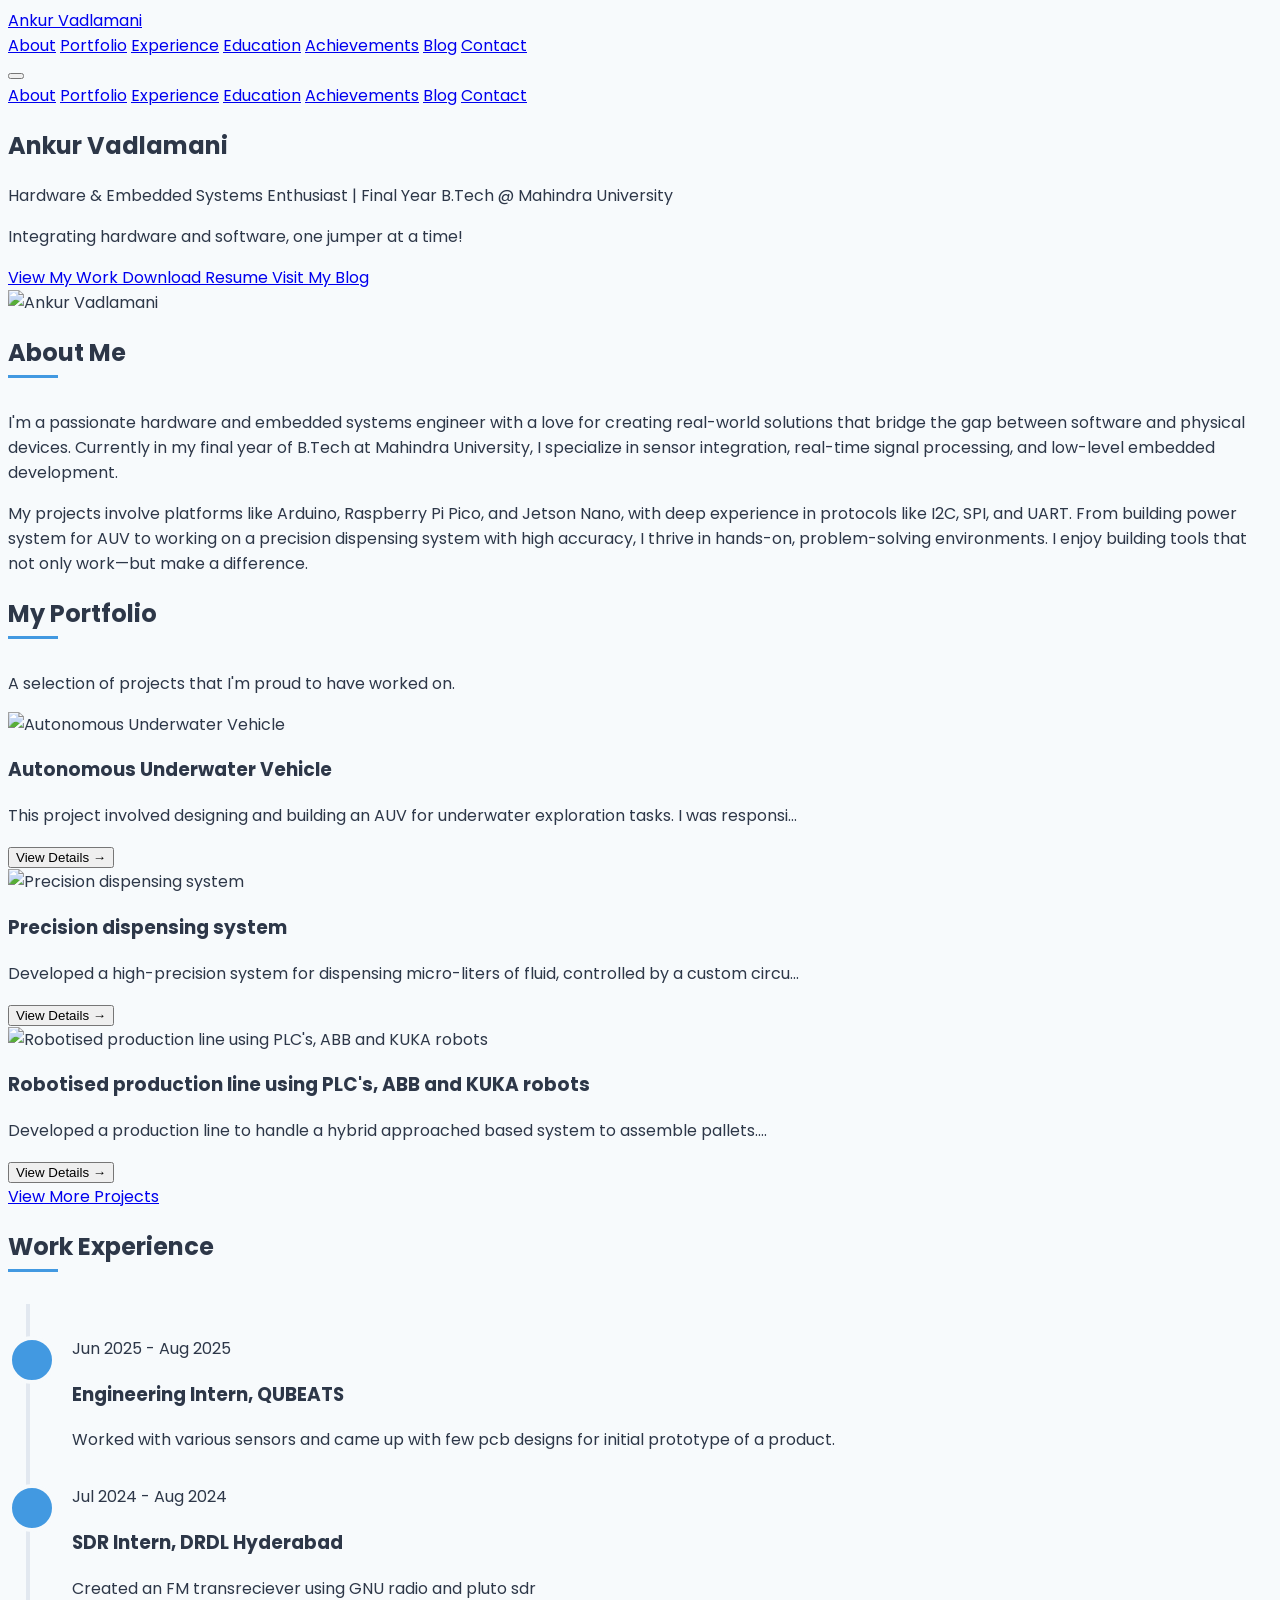
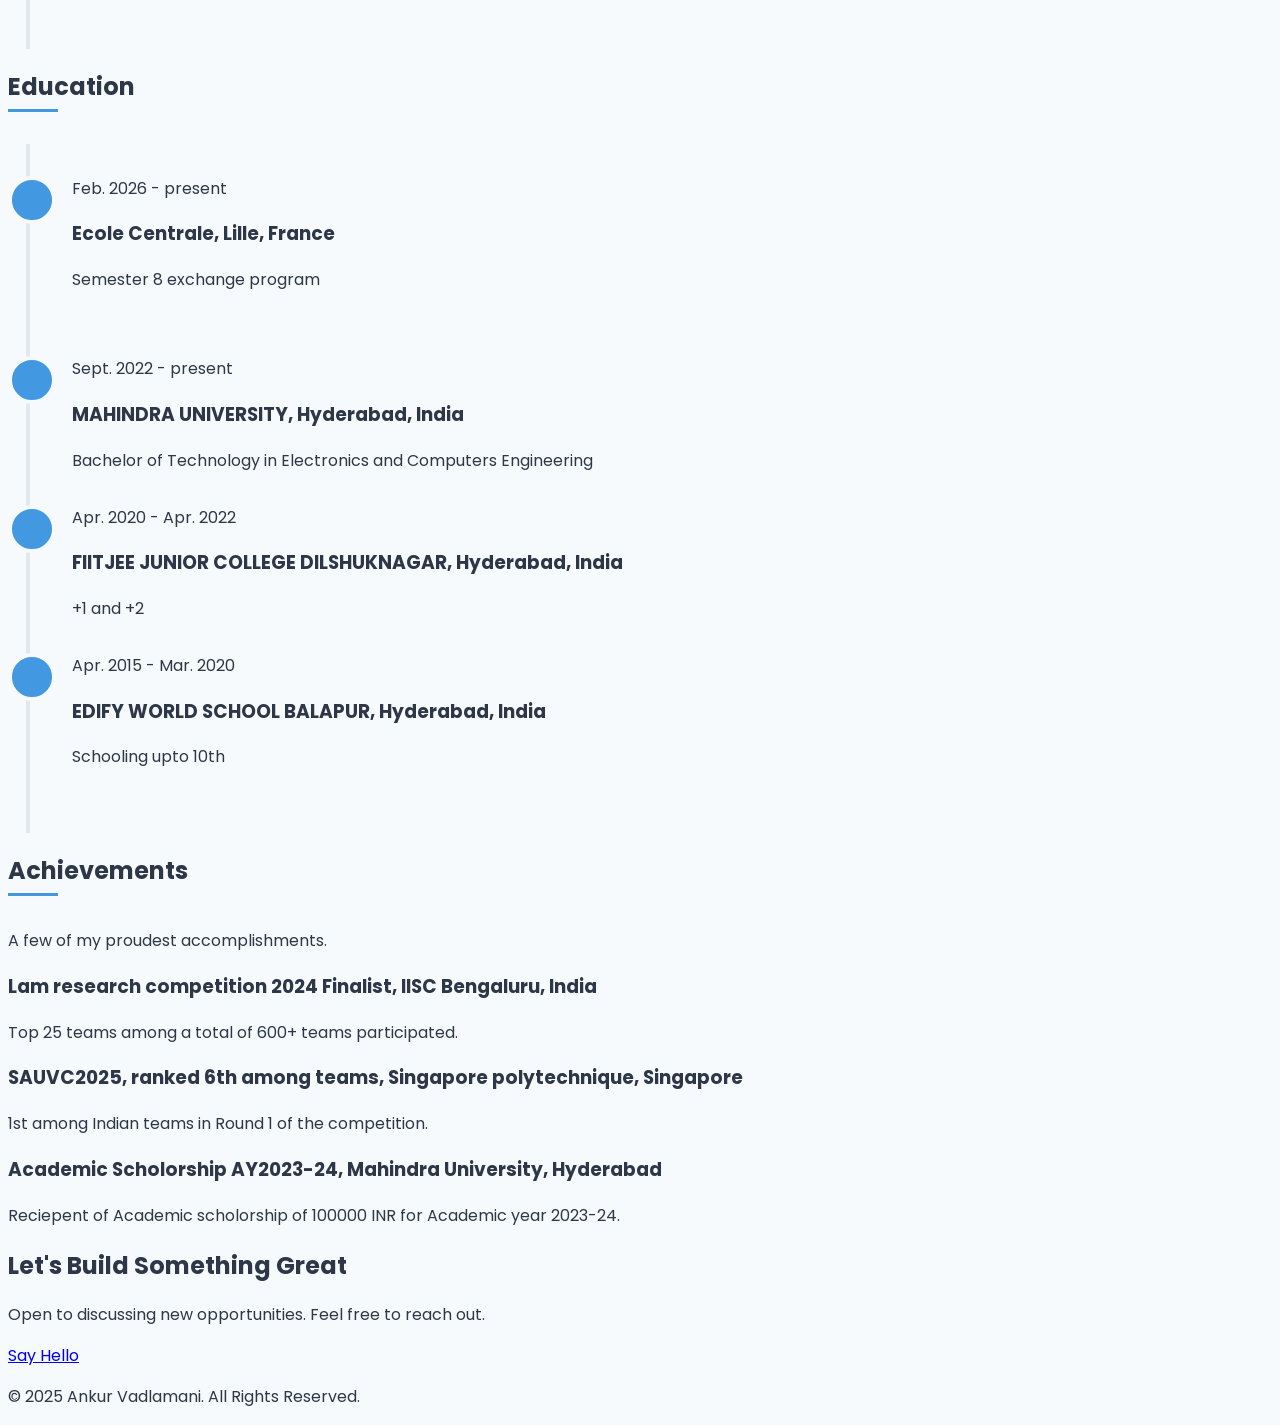
==== index.html @ 33a49ed2 "index.html" ====
<!DOCTYPE html>
<html lang="en" class="scroll-smooth">
<head>
    <meta charset="UTF-8">
    <meta name="viewport" content="width=device-width, initial-scale=1.0">
    <title>Ankur Vadlamani - Professional Portfolio</title>
    <script src="https://cdn.tailwindcss.com"></script>
    <link rel="preconnect" href="https://fonts.googleapis.com">
    <link rel="preconnect" href="https://fonts.gstatic.com" crossorigin>
    <link href="https://fonts.googleapis.com/css2?family=Poppins:wght@400;500;600;700&display=swap" rel="stylesheet">
    <script src="https://unpkg.com/lucide@latest"></script>
    <style>
        body {
            font-family: 'Poppins', sans-serif;
            background-color: #f7fafc;
            color: #2d3748;
        }
        .animated-item {
            opacity: 0;
            transform: translateY(40px);
            transition: opacity 0.8s cubic-bezier(0.165, 0.84, 0.44, 1), transform 0.8s cubic-bezier(0.165, 0.84, 0.44, 1);
            transition-delay: 0.1s;
        }
        .animated-item.is-visible {
            opacity: 1;
            transform: translateY(0);
        }
        .section-title {
            position: relative;
            padding-bottom: 0.5rem;
            margin-bottom: 2rem;
        }
        .section-title::after {
            content: '';
            position: absolute;
            bottom: 0;
            left: 0;
            width: 50px;
            height: 3px;
            background-color: #4299e1;
        }
        .portfolio-card {
            transition: transform 0.3s ease, box-shadow 0.3s ease;
        }
        .portfolio-card:hover {
            transform: translateY(-10px);
            box-shadow: 0 20px 25px -5px rgba(0, 0, 0, 0.1), 0 10px 10px -5px rgba(0, 0, 0, 0.04);
        }
        .timeline {
            position: relative;
            padding: 1rem 0;
        }
        .timeline::before {
            content: '';
            position: absolute;
            top: 0;
            left: 18px;
            height: 100%;
            width: 4px;
            background: #e2e8f0;
        }
        .timeline-item {
            position: relative;
            padding-left: 4rem;
            margin-bottom: 2rem;
        }
        .timeline-icon {
            position: absolute;
            left: 0;
            top: 0;
            width: 40px;
            height: 40px;
            border-radius: 50%;
            background: #4299e1;
            color: white;
            display: flex;
            align-items: center;
            justify-content: center;
            border: 4px solid #f7fafc;
        }
        #modal {
            transition: opacity 0.3s ease;
        }
        .video-container {
            position: relative;
            padding-bottom: 56.25%; /* 16:9 aspect ratio */
            height: 0;
            overflow: hidden;
            max-width: 100%;
            background: #000;
        }
        .video-container iframe {
            position: absolute;
            top: 0;
            left: 0;
            width: 100%;
            height: 100%;
        }
    </style>
</head>
<body class="antialiased">

    <!-- Header -->
    <header class="bg-white/80 backdrop-blur-md fixed top-0 left-0 right-0 z-50 shadow-sm">
        <div class="container mx-auto px-6 py-4 flex justify-between items-center">
            <a href="#home" class="text-xl font-bold text-gray-800">Ankur Vadlamani</a>
            <!-- Desktop Navigation -->
            <nav class="hidden md:flex items-center space-x-6 text-sm">
                <a href="#about" class="text-gray-600 hover:text-blue-500 transition-colors">About</a>
                <a href="#portfolio" class="text-gray-600 hover:text-blue-500 transition-colors">Portfolio</a>
                <a href="#experience" class="text-gray-600 hover:text-blue-500 transition-colors">Experience</a>
                <a href="#education" class="text-gray-600 hover:text-blue-500 transition-colors">Education</a>
                <a href="#achievements" class="text-gray-600 hover:text-blue-500 transition-colors">Achievements</a>
                <a href="blogs.html" class="text-gray-600 hover:text-blue-500 transition-colors">Blog</a>
                <a href="#contact" class="text-gray-600 hover:text-blue-500 transition-colors">Contact</a>
            </nav>
            <!-- Mobile Menu Button -->
            <button id="mobile-menu-button" class="md:hidden">
                <i data-lucide="menu" class="w-6 h-6"></i>
            </button>
        </div>
        <!-- Mobile Menu -->
        <div id="mobile-menu" class="hidden md:hidden bg-white border-t border-gray-200">
            <a href="#about" class="block py-3 px-6 text-sm text-gray-700 hover:bg-gray-50">About</a>
            <a href="#portfolio" class="block py-3 px-6 text-sm text-gray-700 hover:bg-gray-50">Portfolio</a>
            <a href="#experience" class="block py-3 px-6 text-sm text-gray-700 hover:bg-gray-50">Experience</a>
            <a href="#education" class="block py-3 px-6 text-sm text-gray-700 hover:bg-gray-50">Education</a>
            <a href="#achievements" class="block py-3 px-6 text-sm text-gray-700 hover:bg-gray-50">Achievements</a>
            <a href="blogs.html" class="block py-3 px-6 text-sm text-gray-700 hover:bg-gray-50">Blog</a>
            <a href="#contact" class="block py-3 px-6 text-sm text-gray-700 hover:bg-gray-50">Contact</a>
        </div>
    </header>

    <main>

        <!-- Hero Section -->
        <section id="home" class="relative min-h-screen flex items-center bg-white pt-16">
            <div class="absolute inset-0 bg-cover bg-center" style="background-image: url('https://i.postimg.cc/hvc859yC/Whats-App-Image-2025-07-22-at-11-28-14-10fbced2.jpg');"></div>
            <div class="absolute inset-0 bg-white opacity-80"></div>
            <div class="relative container mx-auto px-6 flex flex-col md:flex-row items-center gap-12">
                <div class="md:w-3/5 animated-item">
                    <h1 class="text-5xl md:text-7xl font-bold text-gray-800 leading-tight">
                        Ankur Vadlamani
                    </h1>
                    <p class="mt-2 text-lg md:text-xl text-blue-600 font-semibold">
                        Hardware & Embedded Systems Enthusiast | Final Year B.Tech @ Mahindra University
                    </p>
                    <p class="mt-6 text-lg text-gray-600 max-w-xl">
                        Integrating hardware and software, one jumper at a time!
                    </p>
                    <div class="mt-8 flex flex-wrap gap-4">
                        <a href="#portfolio" class="inline-block bg-blue-500 text-white font-semibold px-6 py-3 rounded-lg shadow-lg hover:bg-blue-600 transition-all transform hover:scale-105">
                            View My Work
                        </a>
                        <a href="https://raw.githubusercontent.com/ankurvadlamani/ankurvadlamani.github.io/main/ankurvadlamani_resume.pdf" 
                        download="Ankur_Vadlamani_Resume.pdf" 
                       class="inline-block bg-white text-blue-500 font-semibold px-6 py-3 rounded-lg shadow-lg border border-blue-500 hover:bg-blue-50 transition-all transform hover:scale-105">
                        Download Resume
                        </a>
                        <a href="blogs.html" class="inline-block bg-gray-800 text-white font-semibold px-6 py-3 rounded-lg shadow-lg hover:bg-gray-700 transition-all transform hover:scale-105">
                            Visit My Blog
                        </a>
                    </div>
                    <div class="mt-8 flex items-center space-x-6">

    <a href="https://www.linkedin.com/in/ankur-vadlamani" 
       target="_blank"
       class="text-gray-700 hover:text-blue-500 transition-colors">
        <i data-lucide="linkedin" class="w-7 h-7"></i>
    </a>

    <a href="https://github.com/ankurvadlamani" 
       target="_blank"
       class="text-gray-700 hover:text-black transition-colors">
        <i data-lucide="github" class="w-7 h-7"></i>
    </a>

    <a href="mailto:ankurvadlamani@gmail.com" 
       class="text-gray-700 hover:text-red-500 transition-colors">
        <i data-lucide="mail" class="w-7 h-7"></i>
    </a>

    <a href="https://www.youtube.com/@ankurvadlamani5116" 
       target="_blank"
       class="text-gray-700 hover:text-red-600 transition-colors">
        <i data-lucide="youtube" class="w-7 h-7"></i>
    </a>

</div>
                </div>
                <div class="md:w-2/5 animated-item" style="transition-delay: 0.3s;">
                    <img src="https://i.postimg.cc/zfqg5JSB/Whats-App-Image-2025-07-22-at-11-51-12-4cca3e7f.jpg" alt="Ankur Vadlamani" class="rounded-full shadow-2xl mx-auto">
                </div>
            </div>
        </section>

        <!-- About Me Section -->
        <section id="about" class="py-20 md:py-28">
            <div class="container mx-auto px-6">
                <div class="max-w-4xl mx-auto">
                    <div class="animated-item">
                        <h2 class="text-3xl font-bold section-title">About Me</h2>
                        <p class="text-gray-700 leading-relaxed mb-4">
                            I'm a passionate hardware and embedded systems engineer with a love for creating real-world solutions that bridge the gap between software and physical devices. Currently in my final year of B.Tech at Mahindra University, I specialize in sensor integration, real-time signal processing, and low-level embedded development.
                        </p>
                        <p class="text-gray-700 leading-relaxed">
                            My projects involve platforms like Arduino, Raspberry Pi Pico, and Jetson Nano, with deep experience in protocols like I2C, SPI, and UART. From building power system for AUV to working on a precision dispensing system with high accuracy, I thrive in hands-on, problem-solving environments. I enjoy building tools that not only work—but make a difference.
                        </p>
                    </div>
                </div>
            </div>
        </section>
    
            <!-- Portfolio Section -->
            <section id="portfolio" class="py-20 md:py-28 bg-white">
                <div class="container mx-auto px-6">
                    <div class="animated-item text-center">
                        <h2 class="text-3xl font-bold inline-block section-title">My Portfolio</h2>
                        <p class="mt-2 text-gray-600 max-w-3xl mx-auto">A selection of projects that I'm proud to have worked on.</p>
                    </div>
                    <div class="mt-16 grid grid-cols-1 md:grid-cols-3 lg:grid-cols-3 gap-8">
    <!-- Project Cards will be populated by JS -->
                    </div>
                    <div class="mt-16 text-center animated-item">
                        <a href="portfolio.html" class="inline-block bg-blue-500 text-white font-semibold px-6 py-3 rounded-lg shadow-lg hover:bg-blue-600 transition-all transform hover:scale-105">
                            View More Projects
                        </a>
                    </div>
                </div>
            </section>
    
            <!-- Experience Section -->
            <section id="experience" class="py-20 md:py-28">
                <div class="container mx-auto px-6">
                    <div class="animated-item text-center">
                        <h2 class="text-3xl font-bold inline-block section-title">Work Experience</h2>
                    </div>
                    <div class="timeline max-w-3xl mx-auto mt-8">
                        <div class="timeline-item animated-item">
                            <div class="timeline-icon"><i data-lucide="briefcase"></i></div>
                            <p class="text-sm text-gray-500">Jun 2025 - Aug 2025</p>
                            <h3 class="text-xl font-semibold text-gray-800">Engineering Intern, QUBEATS</h3>
                            <p class="text-gray-600 mt-1">Worked with various sensors and came up with few pcb designs for initial prototype of a product.</p>
                        </div>
                        <div class="timeline-item animated-item">
                            <div class="timeline-icon"><i data-lucide="briefcase"></i></div>
                            <p class="text-sm text-gray-500">Jul 2024 - Aug 2024</p>
                            <h3 class="text-xl font-semibold text-gray-800">SDR Intern, DRDL Hyderabad</h3>
                            <p class="text-gray-600 mt-1">Created an FM transreciever using GNU radio and pluto sdr</p>
                        </div>
                    </div>
                </div>
            </section>
            
            <!-- Education Section -->
            <section id="education" class="py-20 md:py-28 bg-white">
                <div class="container mx-auto px-6">
                    <div class="animated-item text-center">
                        <h2 class="text-3xl font-bold inline-block section-title">Education</h2>
                    </div>
                     <div class="timeline max-w-3xl mx-auto mt-8">
                        <div class="timeline-item animated-item">
                            <div class="timeline-icon"><i data-lucide="graduation-cap"></i></div>
                            <p class="text-sm text-gray-500">Feb. 2026 - present</p>
                            <h3 class="text-xl font-semibold text-gray-800">Ecole Centrale, Lille, France</h3>
                            <p class="text-gray-600 mt-1">Semester 8 exchange program</p>
                        </div>
                    <div class="timeline max-w-3xl mx-auto mt-8">
                        <div class="timeline-item animated-item">
                            <div class="timeline-icon"><i data-lucide="graduation-cap"></i></div>
                            <p class="text-sm text-gray-500">Sept. 2022 - present</p>
                            <h3 class="text-xl font-semibold text-gray-800">MAHINDRA UNIVERSITY, Hyderabad, India</h3>
                            <p class="text-gray-600 mt-1">Bachelor of Technology in Electronics and Computers Engineering</p>
                        </div>
                        <div class="timeline-item animated-item">
                            <div class="timeline-icon"><i data-lucide="graduation-cap"></i></div>
                            <p class="text-sm text-gray-500">Apr. 2020 - Apr. 2022</p>
                            <h3 class="text-xl font-semibold text-gray-800">FIITJEE JUNIOR COLLEGE DILSHUKNAGAR, Hyderabad, India</h3>
                            <p class="text-gray-600 mt-1">+1 and +2</p>
                        </div>
                        <div class="timeline-item animated-item">
                            <div class="timeline-icon"><i data-lucide="graduation-cap"></i></div>
                            <p class="text-sm text-gray-500">Apr. 2015 - Mar. 2020</p>
                            <h3 class="text-xl font-semibold text-gray-800">EDIFY WORLD SCHOOL BALAPUR, Hyderabad, India</h3>
                            <p class="text-gray-600 mt-1">Schooling upto 10th</p>
                        </div>
                    </div>
                </div>
            </section>
            
            <!-- Achievements Section -->
            <section id="achievements" class="py-20 md:py-28">
                <div class="container mx-auto px-6">
                    <div class="animated-item text-center">
                        <h2 class="text-3xl font-bold inline-block section-title">Achievements</h2>
                        <p class="mt-2 text-gray-600 max-w-2xl mx-auto">A few of my proudest accomplishments.</p>
                    </div>
                    <div class="mt-16 grid grid-cols-1 md:grid-cols-2 lg:grid-cols-3 gap-8">
                        <div class="bg-white p-6 rounded-lg shadow-md text-center animated-item">
                            <i data-lucide="trophy" class="w-12 h-12 mx-auto text-blue-500 mb-4"></i>
                            <h3 class="text-xl font-semibold text-gray-800">Lam research competition 2024 Finalist, IISC Bengaluru, India</h3>
                            <p class="text-gray-600 mt-2 text-sm">Top 25 teams among a total of 600+ teams participated.</p>
                        </div>
                        <div class="bg-white p-6 rounded-lg shadow-md text-center animated-item">
                            <i data-lucide="trophy" class="w-12 h-12 mx-auto text-blue-500 mb-4"></i>
                            <h3 class="text-xl font-semibold text-gray-800">SAUVC2025, ranked 6th among teams, Singapore polytechnique, Singapore</h3>
                            <p class="text-gray-600 mt-2 text-sm">1st among Indian teams in Round 1 of the competition.</p>
                        </div>
                        <div class="bg-white p-6 rounded-lg shadow-md text-center animated-item">
                            <i data-lucide="trophy" class="w-12 h-12 mx-auto text-blue-500 mb-4"></i>
                            <h3 class="text-xl font-semibold text-gray-800">Academic Scholorship AY2023-24, Mahindra University, Hyderabad</h3>
                            <p class="text-gray-600 mt-2 text-sm">Reciepent of  Academic scholorship of 100000 INR for Academic year 2023-24.</p>
                        </div>
                    </div>
                </div>
            </section>
    
            <!-- Contact Section -->
            <section id="contact" class="py-20 md:py-32">
                <div class="container mx-auto px-6 text-center">
                    <div class="animated-item">
                        <h2 class="text-3xl font-bold text-gray-800">Let's Build Something Great</h2>
                        <p class="mt-3 text-gray-600 max-w-xl mx-auto">
                            Open to discussing new opportunities. Feel free to reach out.
                        </p>
                        <a href="mailto:ankurvadlamani@gmail.com" class="mt-8 inline-block bg-blue-500 text-white font-bold px-10 py-4 rounded-lg shadow-lg hover:bg-blue-600 transition-all transform hover:scale-105">
                            <i data-lucide="mail" class="inline-block mr-2 -mt-1"></i>
                            Say Hello
                        </a>
                    </div>
                </div>
            </section>
    
        </main>
        
        <!-- Project Modal -->
        <div id="modal" class="fixed inset-0 bg-black bg-opacity-50 z-50 hidden items-center justify-center p-4">
            <div id="modal-content" class="bg-white rounded-lg shadow-2xl w-full max-w-3xl max-h-full overflow-y-auto">
                <!-- Modal content will be populated by JS -->
            </div>
        </div>
    
    
        <footer class="bg-gray-800 text-white py-6">
            <div class="container mx-auto px-6 text-center text-sm">
                <p>&copy; 2025 Ankur Vadlamani. All Rights Reserved.</p>
            </div>
        </footer>
    
        <script>
            document.addEventListener('DOMContentLoaded', () => {
               setTimeout(() => {
    lucide.createIcons();
}, 100);

                // --- Mobile Menu Logic ---
                const mobileMenuButton = document.getElementById('mobile-menu-button');
                const mobileMenu = document.getElementById('mobile-menu');

                if (mobileMenuButton && mobileMenu) {
                    mobileMenuButton.addEventListener('click', () => {
                        mobileMenu.classList.toggle('hidden');
                    });

                    const mobileMenuLinks = mobileMenu.querySelectorAll('a');
                    mobileMenuLinks.forEach(link => {
                        link.addEventListener('click', () => {
                            mobileMenu.classList.add('hidden');
                        });
                    });
                }
                
                const projects = [
                    {
                        id: 1,
                        title: "Autonomous Underwater Vehicle",
                        image: "https://i.postimg.cc/Y2ZXZ8r4/auv-cover.jpg",
                        detailImage: "https://i.postimg.cc/W3y2g1fM/AUV-Detail.jpg",
                        videoUrl: "https://www.youtube.com/embed/_i2n2dTLuUw", 
                        description: "This project involved designing and building an AUV for underwater exploration tasks. I was responsible for the power distribution system and sensor integration.",
                        projectGoal: "To create a fully autonomous vehicle capable of navigating a pre-defined course and performing specific tasks like object detection.",
                        keyChallenges: "Ensuring all electronic components were designed properly with respect to the size constraints, waterproofed and managing power consumption for extended missions were the few biggest hurdles we overcame.",
                        technologies: ["KiCad", "Jetson Nano", "Micro Python", "Fusion 360" ]
                    },
                    {
                        id: 2,
                        title: "Precision dispensing system",
                        image: "https://i.postimg.cc/68FGPqGY/Dispenser-Detail.jpg",
                        detailImage: "https://i.postimg.cc/68FGPqGY/Dispenser-Detail.jpg",
                        videoUrl: "https://www.youtube.com/embed/lHVSn8xIPrY",
                        description: "Developed a high-precision system for dispensing micro-liters of fluid, controlled by a custom circuit and firmware.",
                        projectGoal: "Achieve a dispensing accuracy of +/- 1 microliter with a responsive user interface for calibration and operation.",
                        keyChallenges: "Calibrating the stepper motor for precise movements and designing the system to fit the form factor.",
                        technologies: ["Pico W", "Micro Python", "Stepper Motors", "Easy-EDA"]
                    },
                    {
                        id: 3,
                        title: "Robotised production line using PLC's, ABB and KUKA robots",
                        image: "https://i.postimg.cc/SxP4qsCm/Whats-App-Image-2026-07-17-at-16-52-53.jpg",
                        detailImage: "https://i.postimg.cc/SxP4qsCm/Whats-App-Image-2026-07-17-at-16-52-53.jpg",
                        videoUrl: "https://www.youtube.com/embed/kaGMUaQguao?si=Qdds_nhyoGUQIs9R",
                        description: "Developed a production line to handle a hybrid approached based system to assemble pallets.",
                        projectGoal: "To create a production line which handles assembly of multiple components onto the pallets with maximum efficiency",
                        keyChallenges: "Developing the program with multiple safety mechanisms so that the process runs with no conflits.",
                        technologies: ["PLC", "ABB", "KUKA", "Sequential Function Chart (SFC)"]
                    }
                ];
    
const portfolioContainer = document.querySelector('#portfolio .grid');

if (portfolioContainer) {

    // Display top 3 projects on the home page
    const featuredProjects = projects.slice(0, 3);

    featuredProjects.forEach((project, index) => {

        const card = document.createElement('div');

        card.className = `
            bg-white 
            rounded-lg 
            shadow-lg 
            overflow-hidden 
            portfolio-card 
            animated-item
        `;

        card.style.transitionDelay = `${index * 0.1}s`;

        card.innerHTML = `
            <img 
                src="${project.image}" 
                alt="${project.title}" 
                class="w-full h-48 object-cover"
            >

            <div class="p-6">

                <h3 class="text-xl font-semibold mb-2 text-gray-800">
                    ${project.title}
                </h3>

                <p class="text-gray-600 mb-4 text-sm">
                    ${project.description.substring(0, 100)}...
                </p>

                <button 
                    onclick="openModal(${project.id})" 
                    class="text-blue-500 hover:underline font-medium text-sm"
                >
                    View Details &rarr;
                </button>

            </div>
        `;

        portfolioContainer.appendChild(card);
    });
}
                
                const modal = document.getElementById('modal');
                const modalContent = document.getElementById('modal-content');
    
                window.openModal = function(projectId) {
                    const project = projects.find(p => p.id === projectId);
                    if (!project || !modal || !modalContent) return;

                    let mediaHtml = '';
                    if (project.videoUrl) {
                        mediaHtml = `
                            <div class="video-container rounded-lg mb-6">
                                <iframe src="${project.videoUrl}" frameborder="0" allow="accelerometer; autoplay; clipboard-write; encrypted-media; gyroscope; picture-in-picture" allowfullscreen></iframe>
                            </div>
                        `;
                    } else {
                        mediaHtml = `<img src="${project.detailImage}" alt="${project.title}" class="w-full rounded-lg mb-6">`;
                    }
                    
                    modalContent.innerHTML = `
                        <div class="p-6 md:p-8">
                            <div class="flex justify-between items-start mb-4">
                                <h2 class="text-2xl md:text-3xl font-bold text-gray-800">${project.title}</h2>
                                <button onclick="closeModal()" class="text-gray-500 hover:text-gray-800 p-2 -mr-2 -mt-2 text-2xl leading-none">&times;</button>
                            </div>
                            ${mediaHtml}
                            <h3 class="text-xl font-semibold mb-2">Project Goal</h3>
                            <p class="text-gray-700 leading-relaxed mb-6">${project.projectGoal}</p>
                            
                            <h3 class="text-xl font-semibold mb-2">Key Challenges</h3>
                            <p class="text-gray-700 leading-relaxed mb-6">${project.keyChallenges}</p>

                            <h3 class="text-xl font-semibold mb-3">Technologies Used</h3>
                            <div class="flex flex-wrap gap-3">
                                ${project.technologies.map(tech => `<span class="bg-blue-100 text-blue-800 text-sm font-medium px-4 py-2 rounded-full">${tech}</span>`).join('')}
                            </div>
                        </div>
                    `;
                    modal.classList.remove('hidden');
                    modal.classList.add('flex');
                    document.body.style.overflow = 'hidden';
                }
    
                window.closeModal = function() {
                    if (!modal) return;
                    modal.classList.add('hidden');
                    modal.classList.remove('flex');
                    document.body.style.overflow = 'auto';
                }
                
                if (modal) {
                    modal.addEventListener('click', (e) => {
                        if (e.target === modal) {
                            closeModal();
                        }
                    });
                }
                
                document.addEventListener('keydown', (e) => {
                    if (e.key === 'Escape') {
                        closeModal();
                    }
                });
    
                const animatedItems = document.querySelectorAll('.animated-item');
                const observer = new IntersectionObserver((entries) => {
                    entries.forEach(entry => {
                        if (entry.isIntersecting) {
                            entry.target.classList.add('is-visible');
                        }
                    });
                }, {
                    threshold: 0.1
                });
                animatedItems.forEach(item => {
                    observer.observe(item);
                });
            });
        </script>
    </body>
    </html>
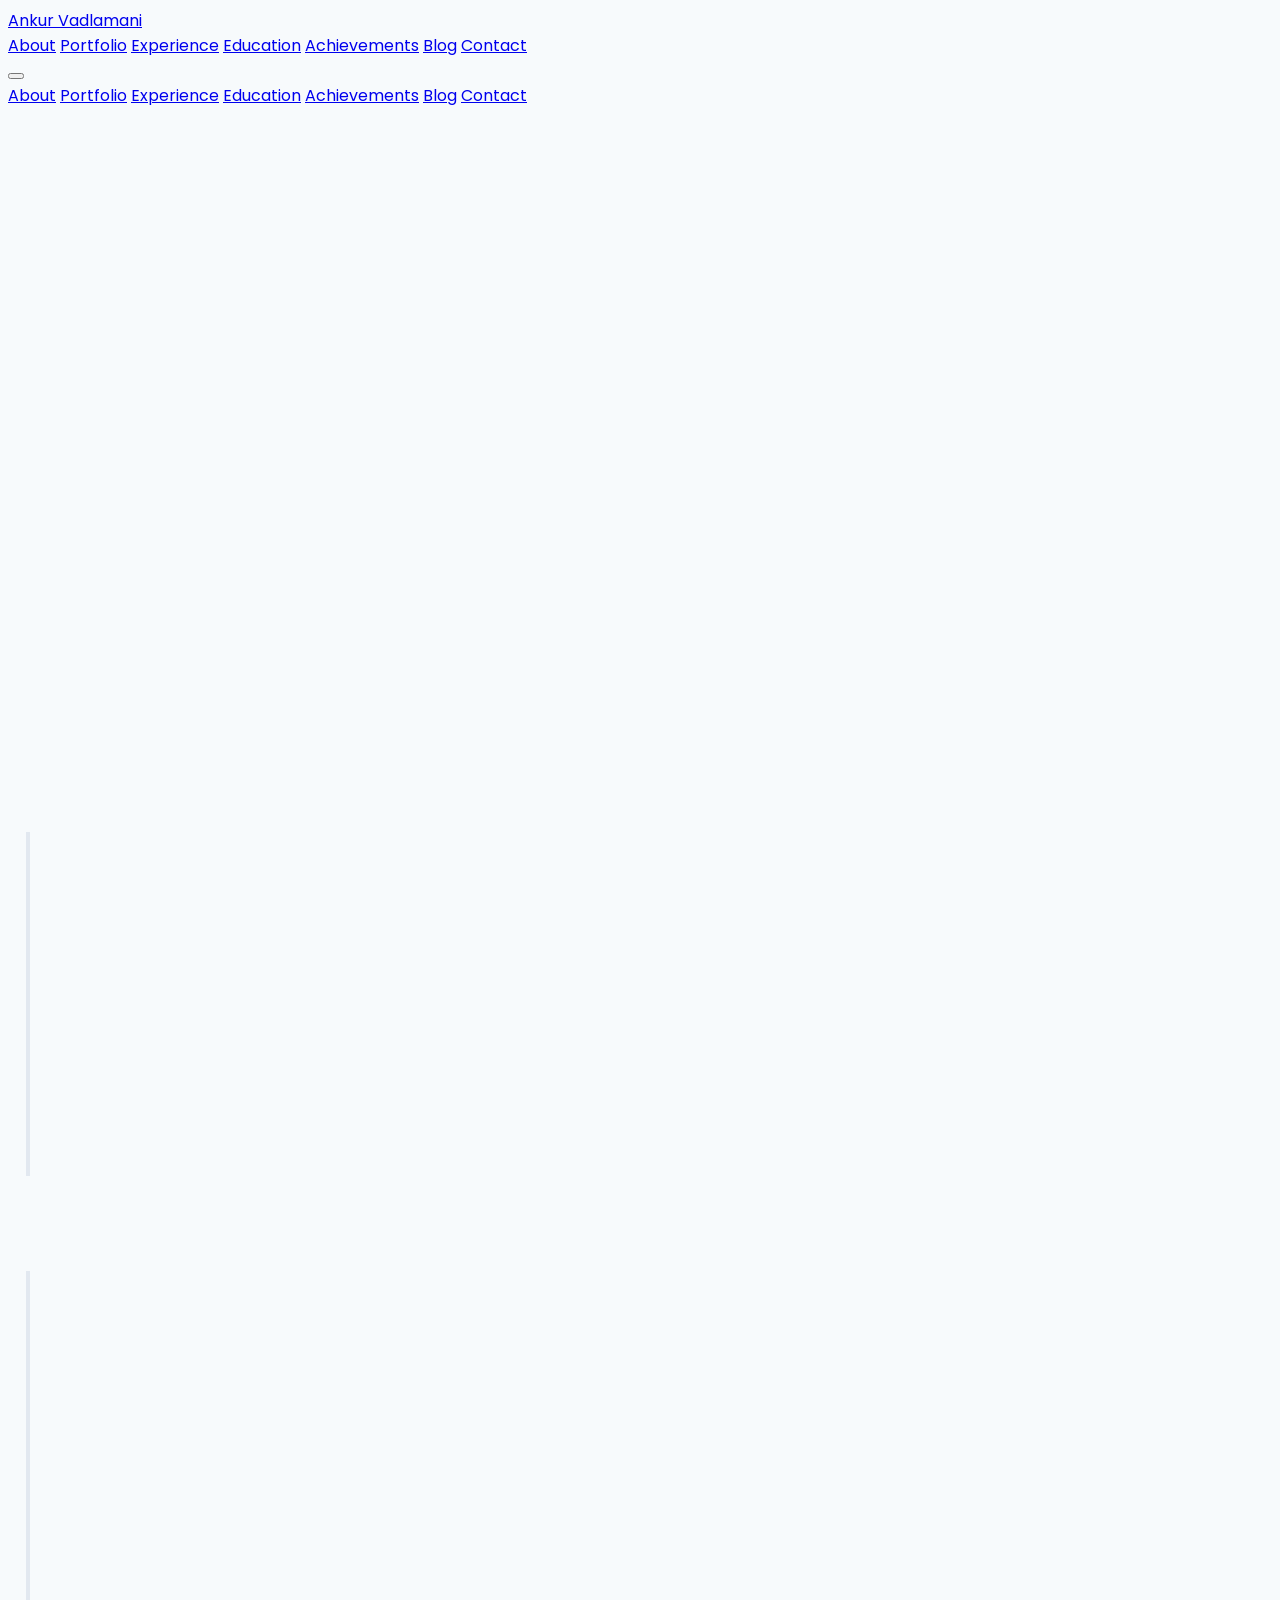
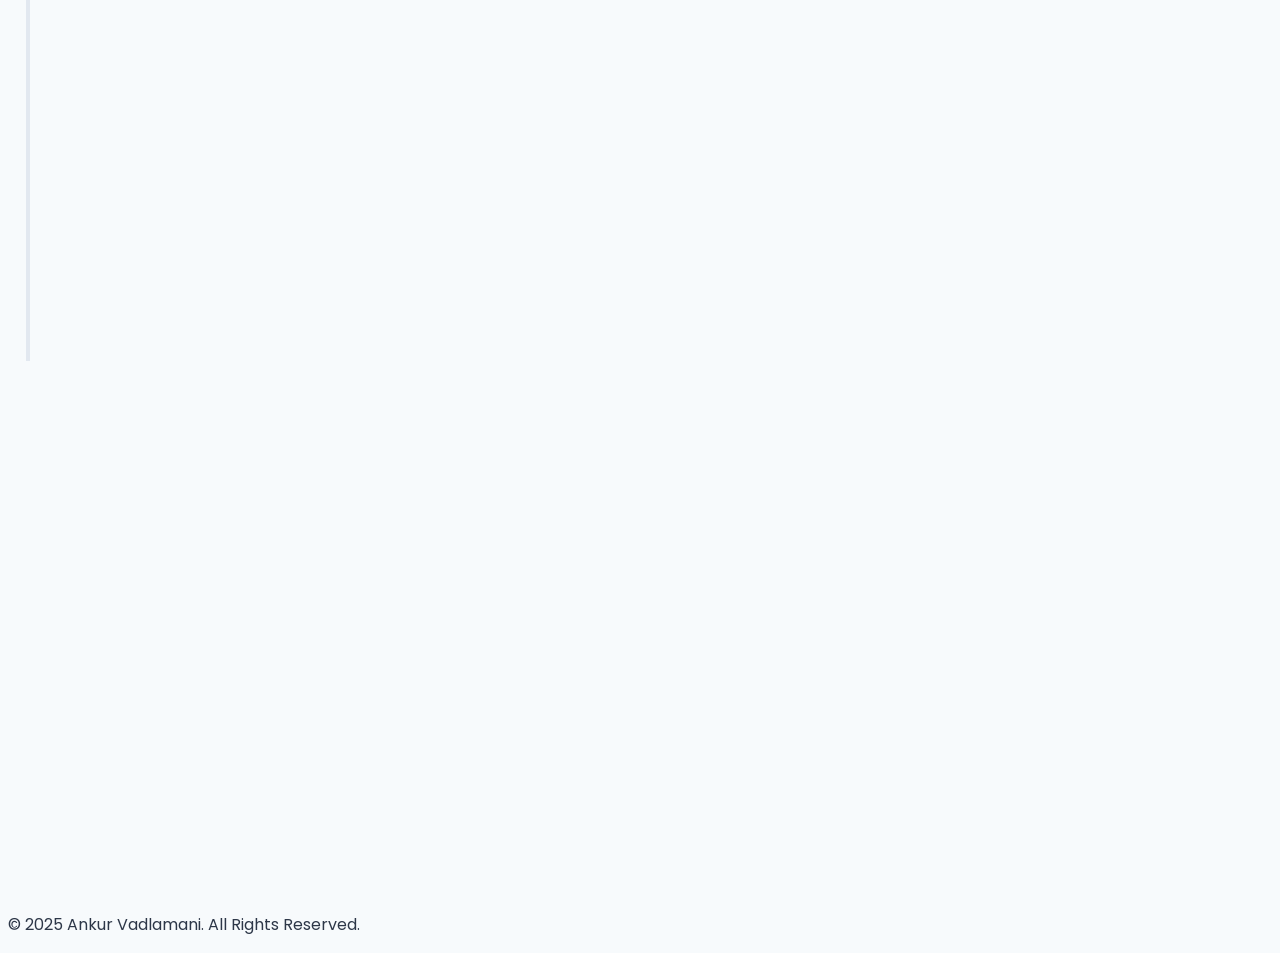
==== commit 898af4fd: "index.html" ====
--- a/index.html
+++ b/index.html
@@ -349,9 +349,7 @@
     
         <script>
             document.addEventListener('DOMContentLoaded', () => {
-               setTimeout(() => {
-    lucide.createIcons();
-}, 100);
+lucide.createIcons();
 
                 // --- Mobile Menu Logic ---
                 const mobileMenuButton = document.getElementById('mobile-menu-button');
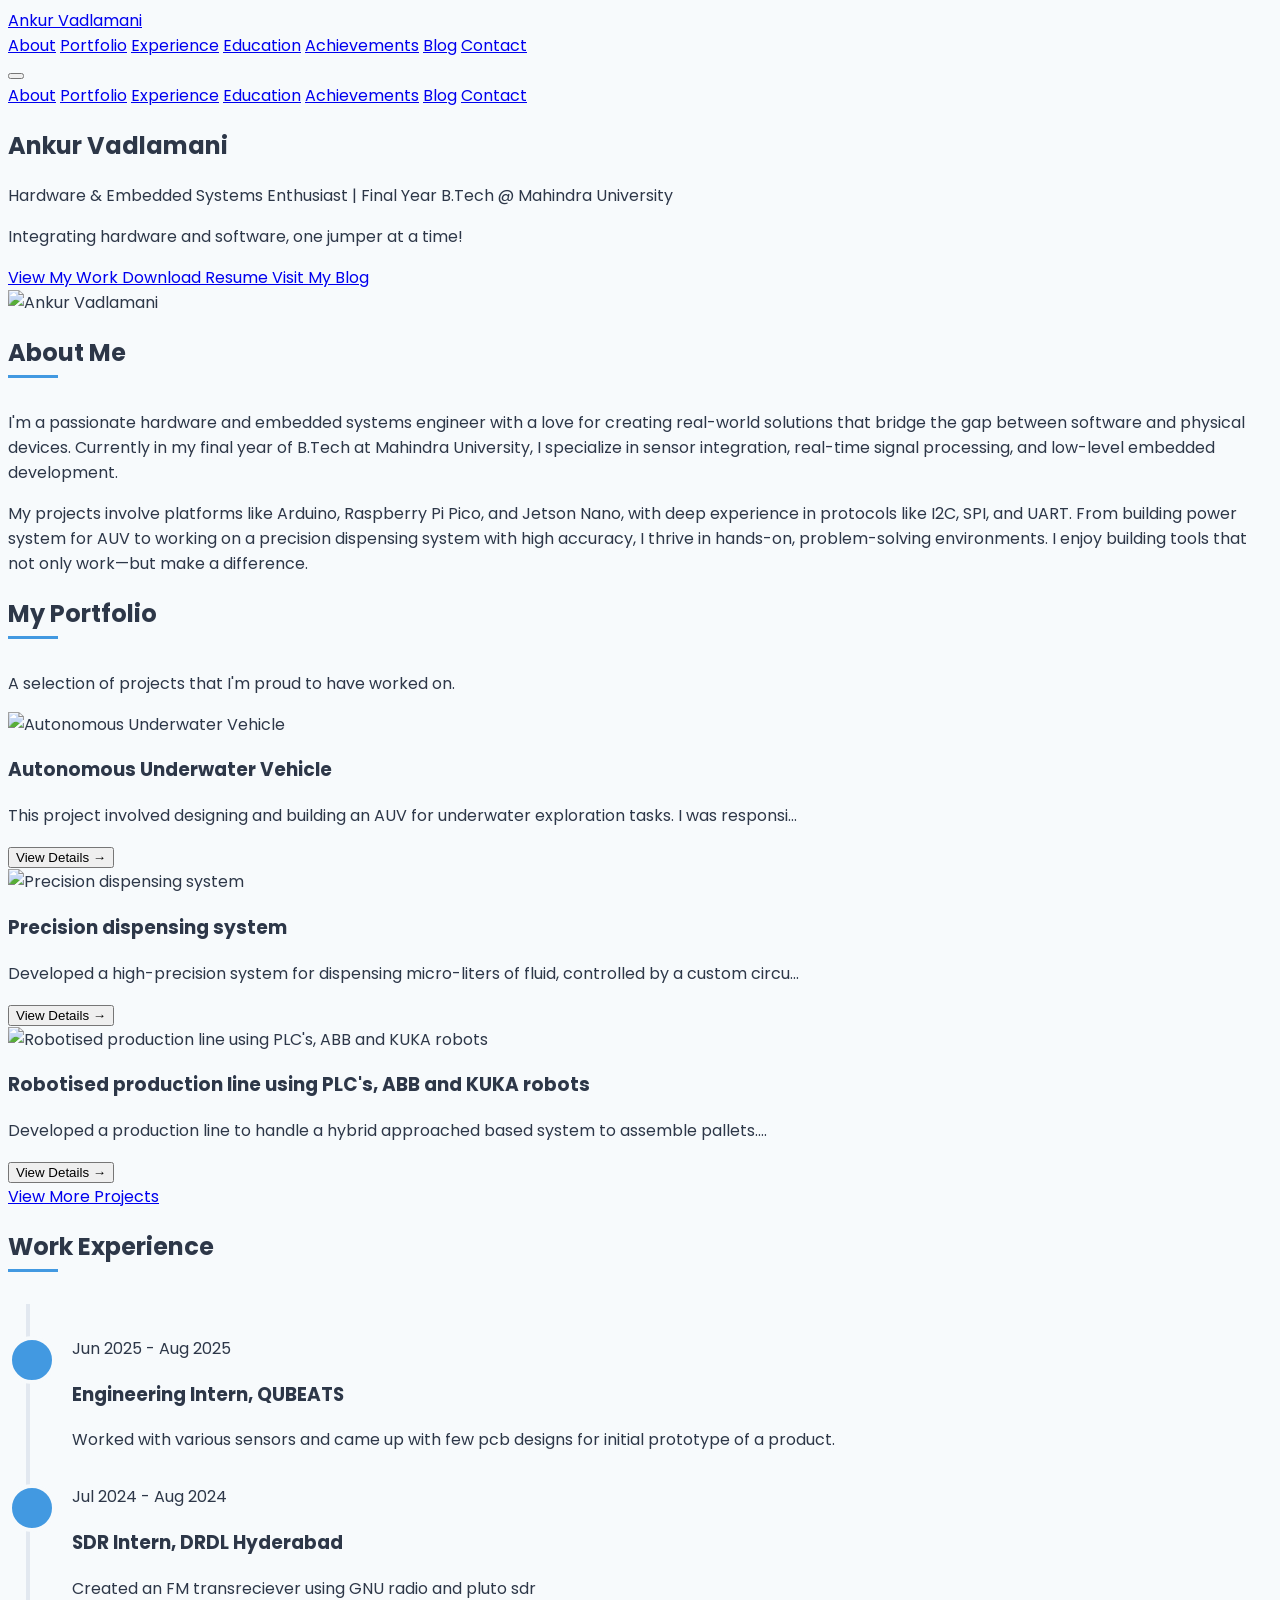
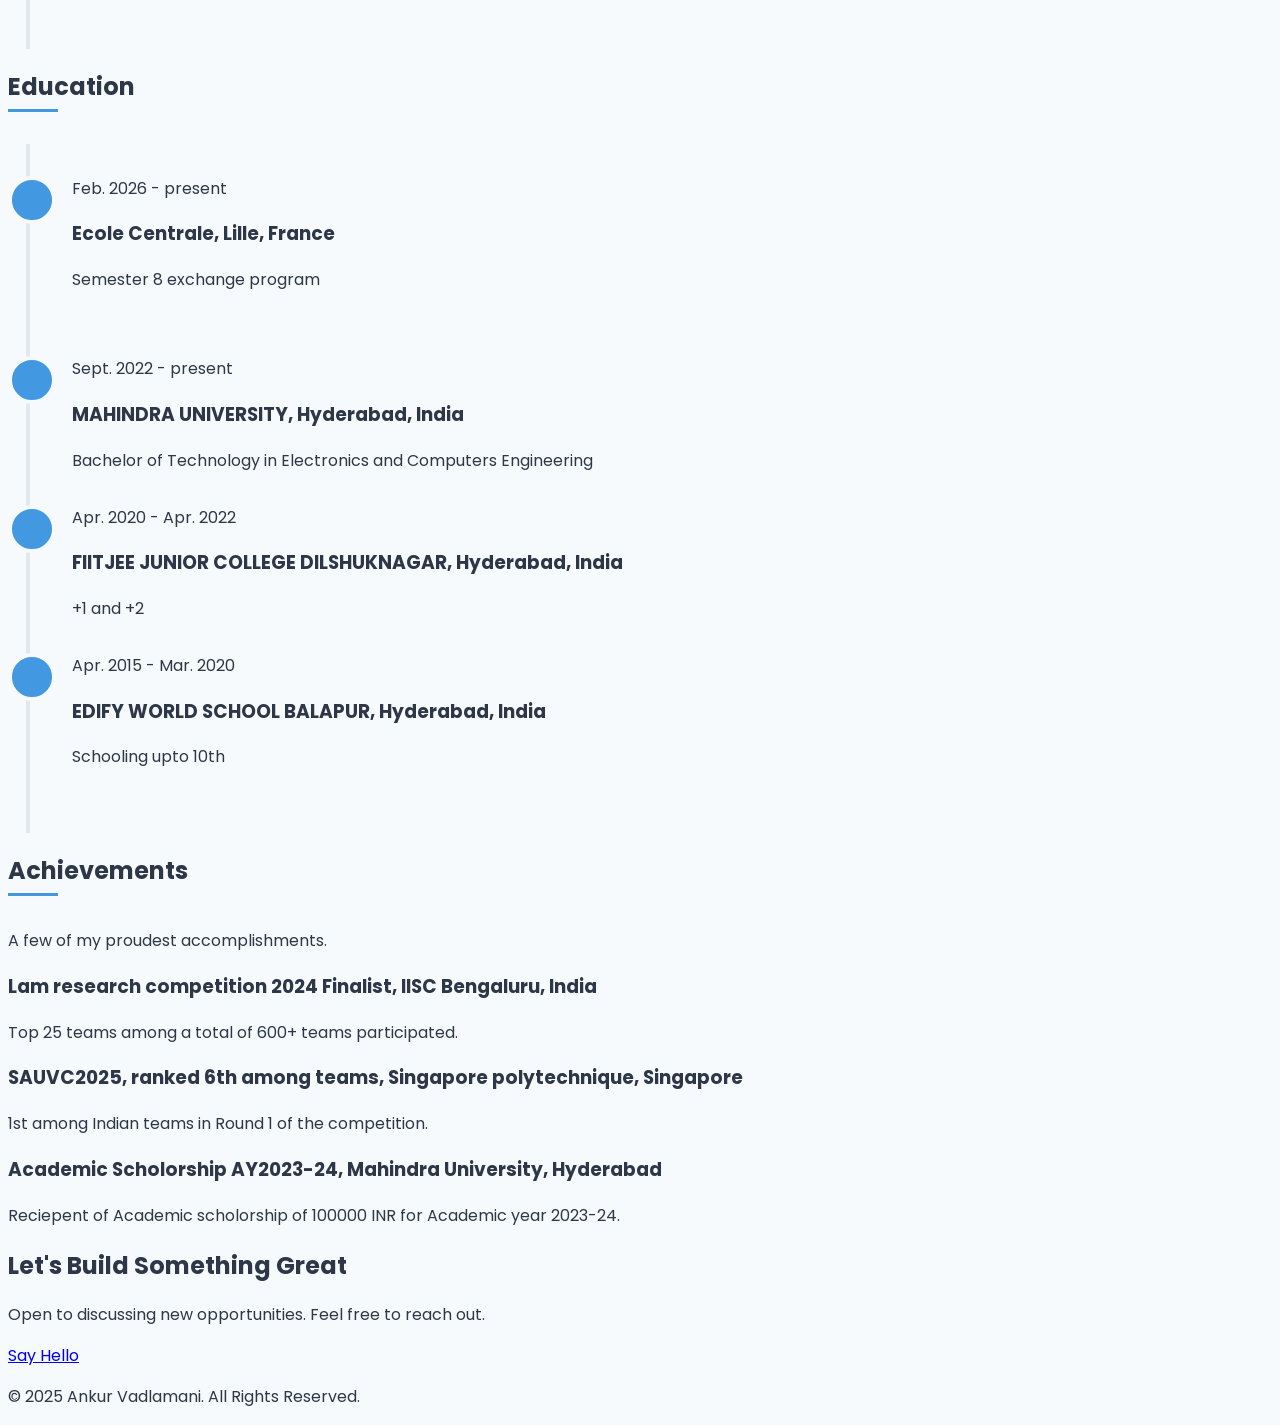
==== commit 8f07f649: "in" ====
--- a/index.html
+++ b/index.html
@@ -349,7 +349,9 @@
     
         <script>
             document.addEventListener('DOMContentLoaded', () => {
-lucide.createIcons();
+window.addEventListener("load", () => {
+    lucide.createIcons();
+});
 
                 // --- Mobile Menu Logic ---
                 const mobileMenuButton = document.getElementById('mobile-menu-button');
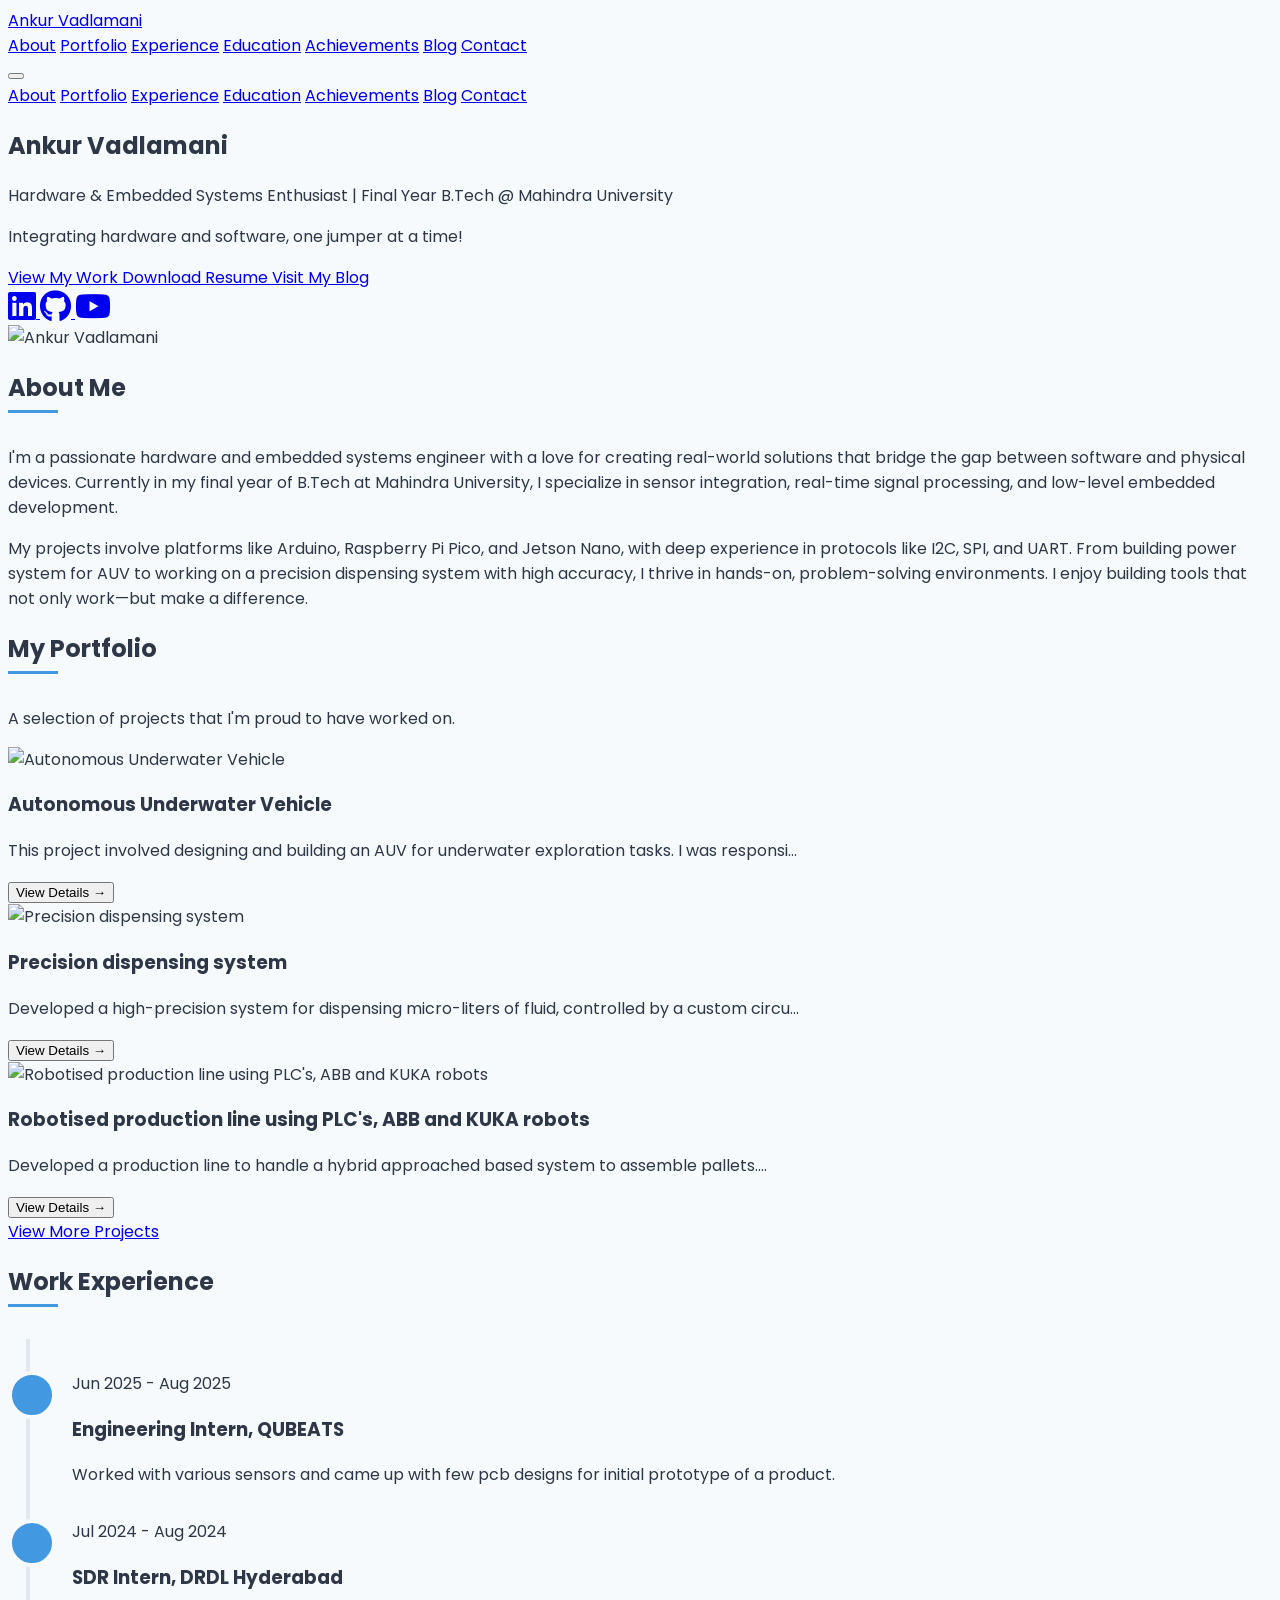
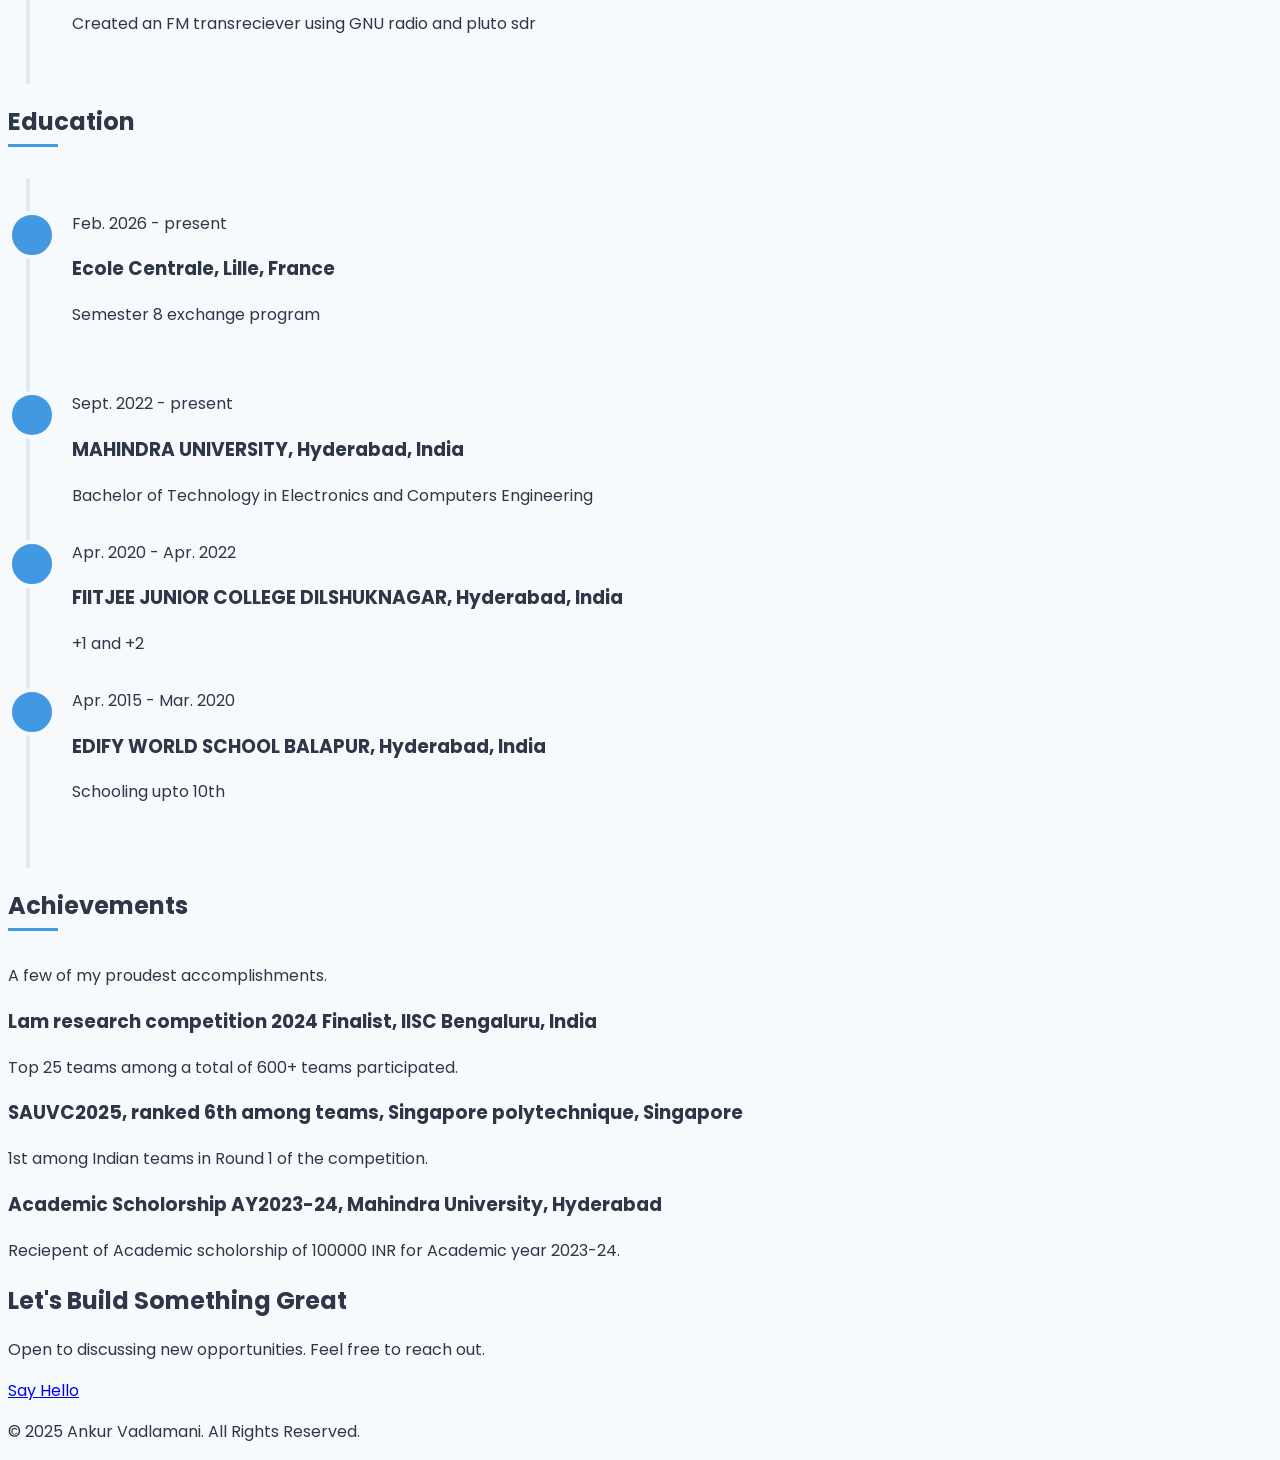
==== commit 8dfa302e: "index.html" ====
--- a/index.html
+++ b/index.html
@@ -8,6 +8,7 @@
     <link rel="preconnect" href="https://fonts.googleapis.com">
     <link rel="preconnect" href="https://fonts.gstatic.com" crossorigin>
     <link href="https://fonts.googleapis.com/css2?family=Poppins:wght@400;500;600;700&display=swap" rel="stylesheet">
+    <link rel="stylesheet" href="https://cdnjs.cloudflare.com/ajax/libs/font-awesome/6.7.2/css/all.min.css">
     <script src="https://unpkg.com/lucide@latest"></script>
     <style>
         body {
@@ -161,29 +162,29 @@
                             Visit My Blog
                         </a>
                     </div>
-                    <div class="mt-8 flex items-center space-x-6">
-
-    <a href="https://www.linkedin.com/in/ankur-vadlamani" 
+      <div class="mt-8 flex items-center space-x-6">
+
+    <a href="https://www.linkedin.com/in/ankur-vadlamani"
        target="_blank"
-       class="text-gray-700 hover:text-blue-500 transition-colors">
-        <i data-lucide="linkedin" class="w-7 h-7"></i>
+       class="text-gray-700 hover:text-blue-600 transition-colors">
+        <i class="fab fa-linkedin fa-2x"></i>
     </a>
 
-    <a href="https://github.com/ankurvadlamani" 
+    <a href="https://github.com/ankurvadlamani"
        target="_blank"
        class="text-gray-700 hover:text-black transition-colors">
-        <i data-lucide="github" class="w-7 h-7"></i>
+        <i class="fab fa-github fa-2x"></i>
     </a>
 
-    <a href="mailto:ankurvadlamani@gmail.com" 
+    <a href="mailto:ankurvadlamani@gmail.com"
        class="text-gray-700 hover:text-red-500 transition-colors">
         <i data-lucide="mail" class="w-7 h-7"></i>
     </a>
 
-    <a href="https://www.youtube.com/@ankurvadlamani5116" 
+    <a href="https://www.youtube.com/@ankurvadlamani5116"
        target="_blank"
        class="text-gray-700 hover:text-red-600 transition-colors">
-        <i data-lucide="youtube" class="w-7 h-7"></i>
+        <i class="fab fa-youtube fa-2x"></i>
     </a>
 
 </div>
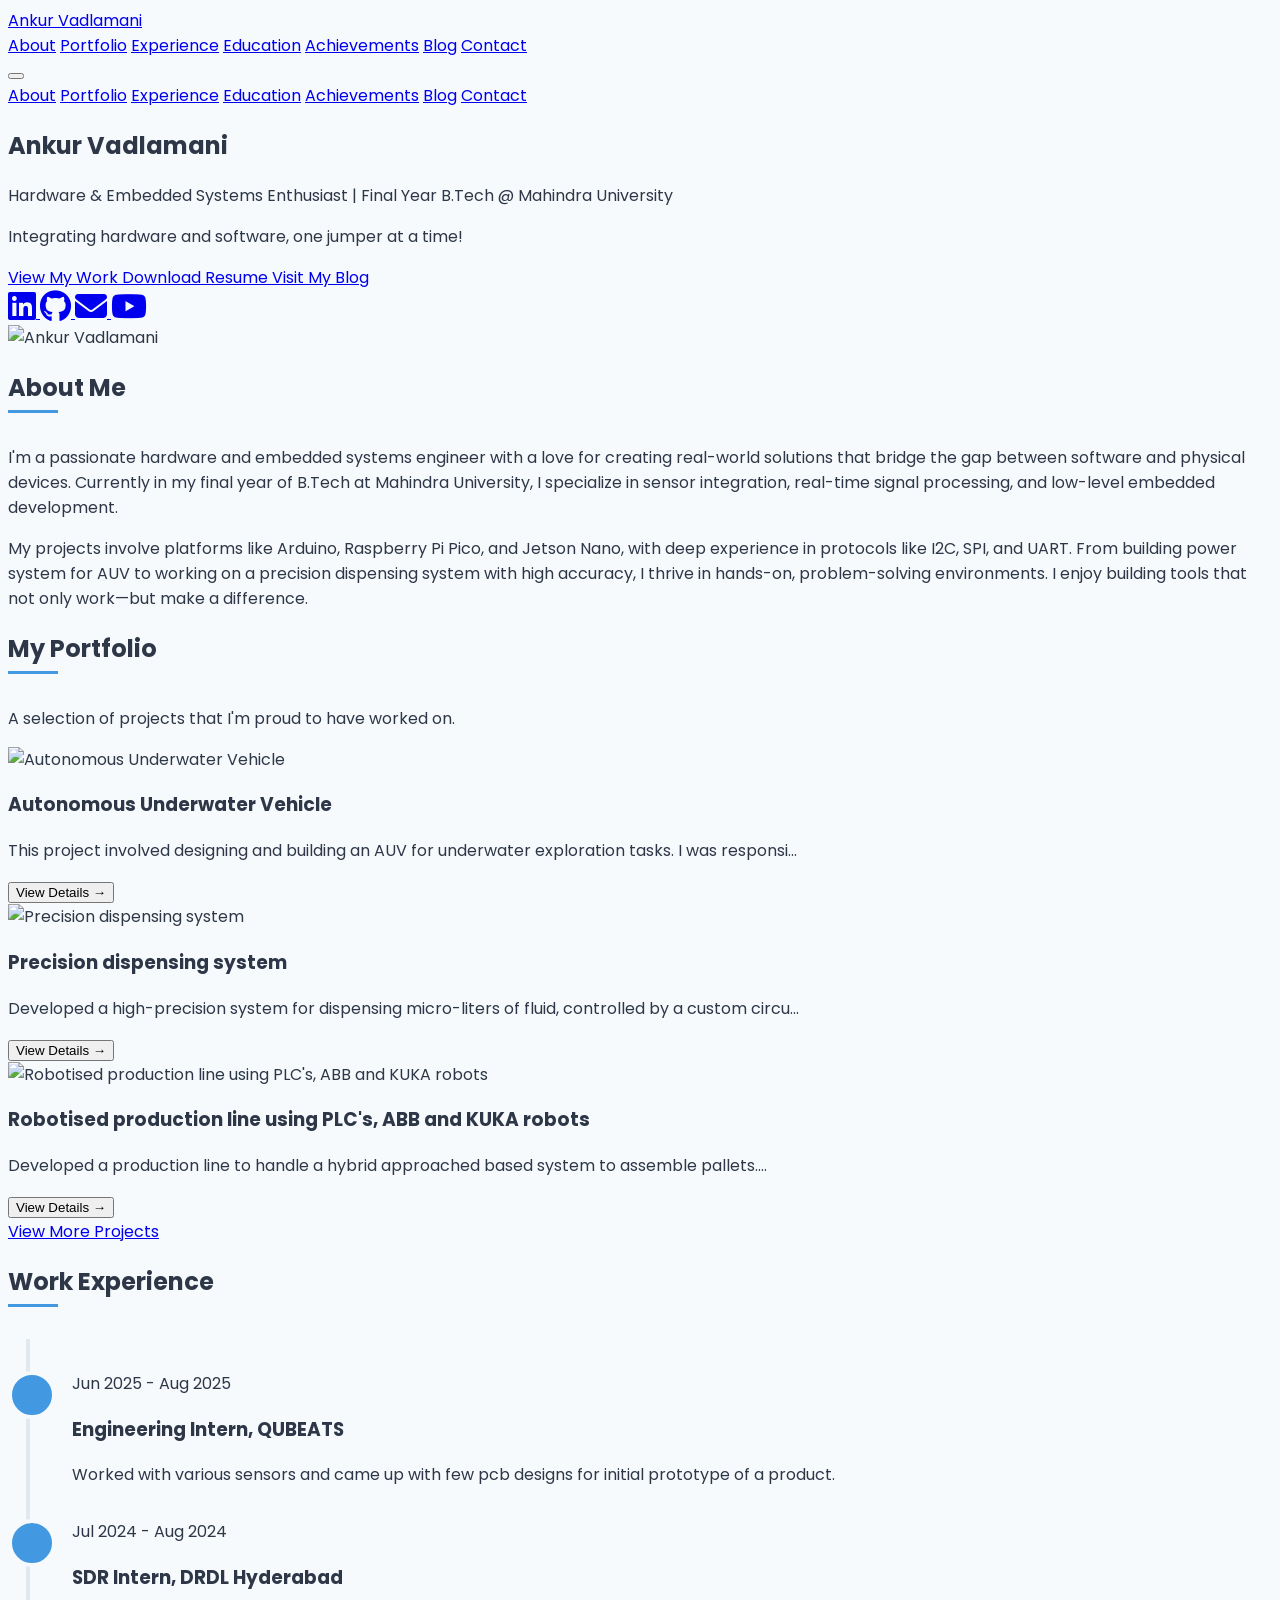
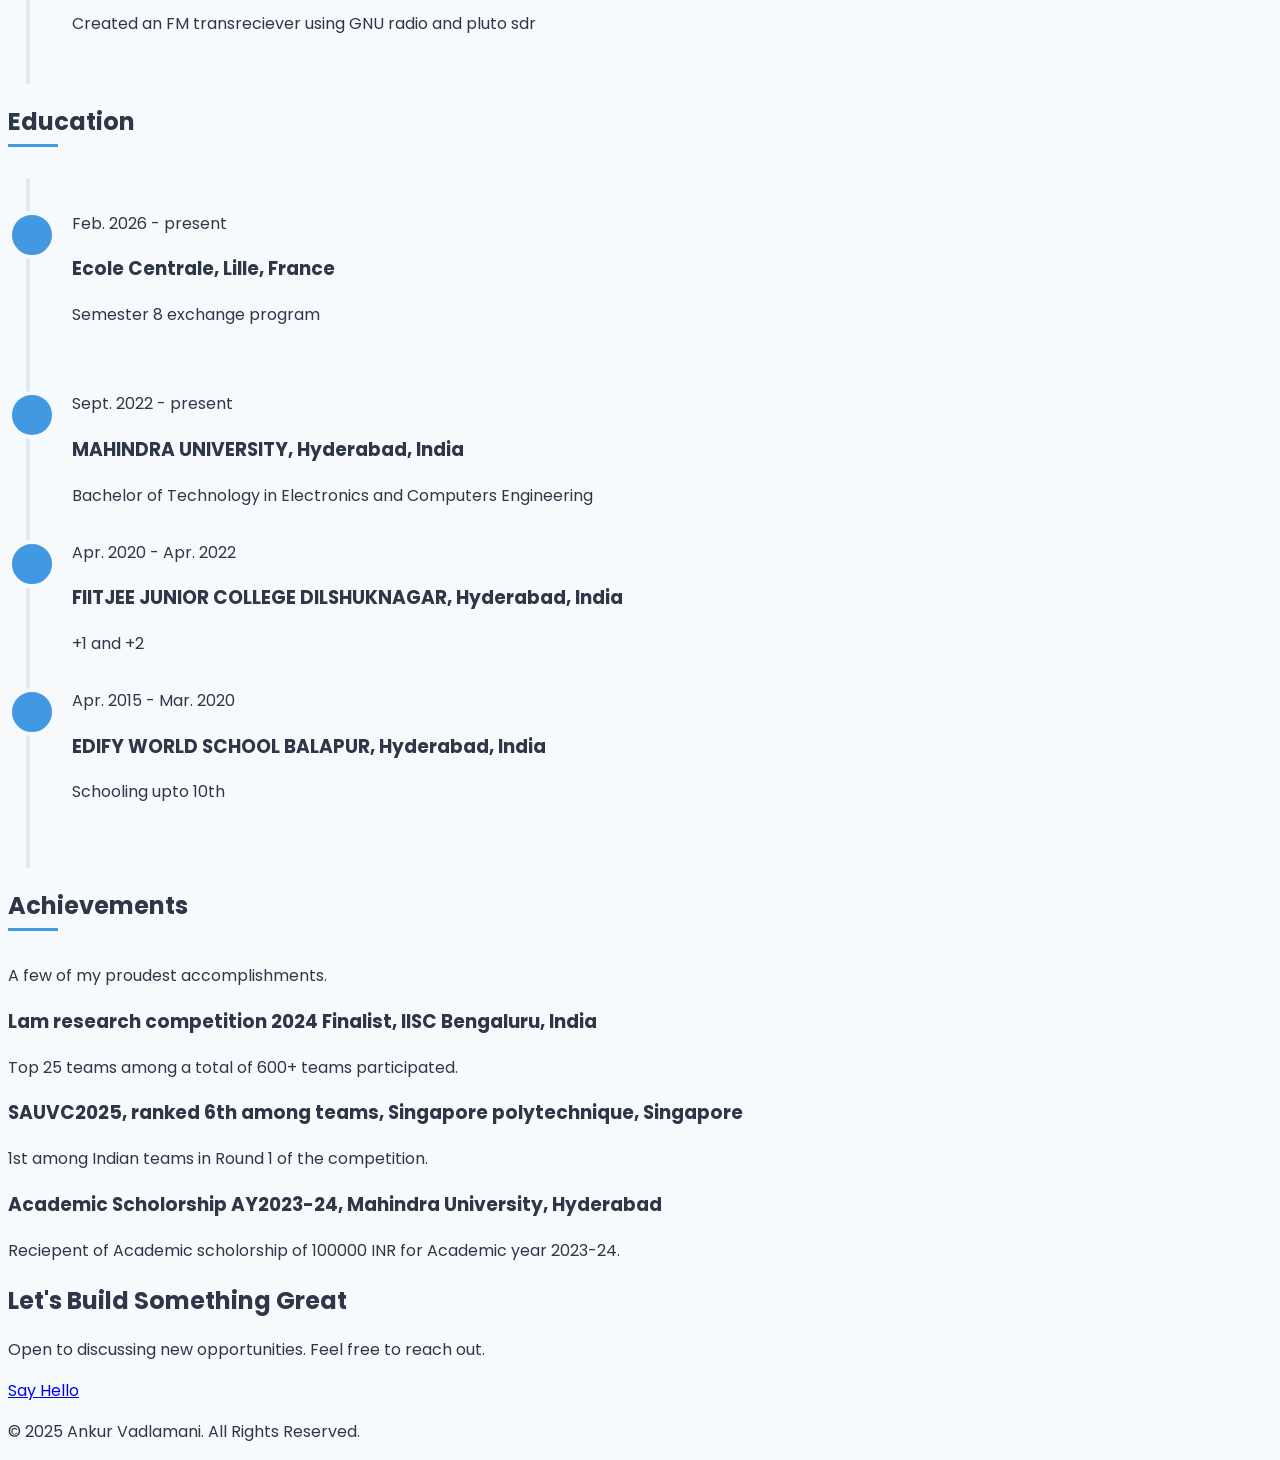
==== commit 49c7ff57: "index.html" ====
--- a/index.html
+++ b/index.html
@@ -175,11 +175,10 @@
        class="text-gray-700 hover:text-black transition-colors">
         <i class="fab fa-github fa-2x"></i>
     </a>
-
     <a href="mailto:ankurvadlamani@gmail.com"
        class="text-gray-700 hover:text-red-500 transition-colors">
-        <i data-lucide="mail" class="w-7 h-7"></i>
-    </a>
+        <i class="fas fa-envelope fa-2x"></i>
+</a>
 
     <a href="https://www.youtube.com/@ankurvadlamani5116"
        target="_blank"
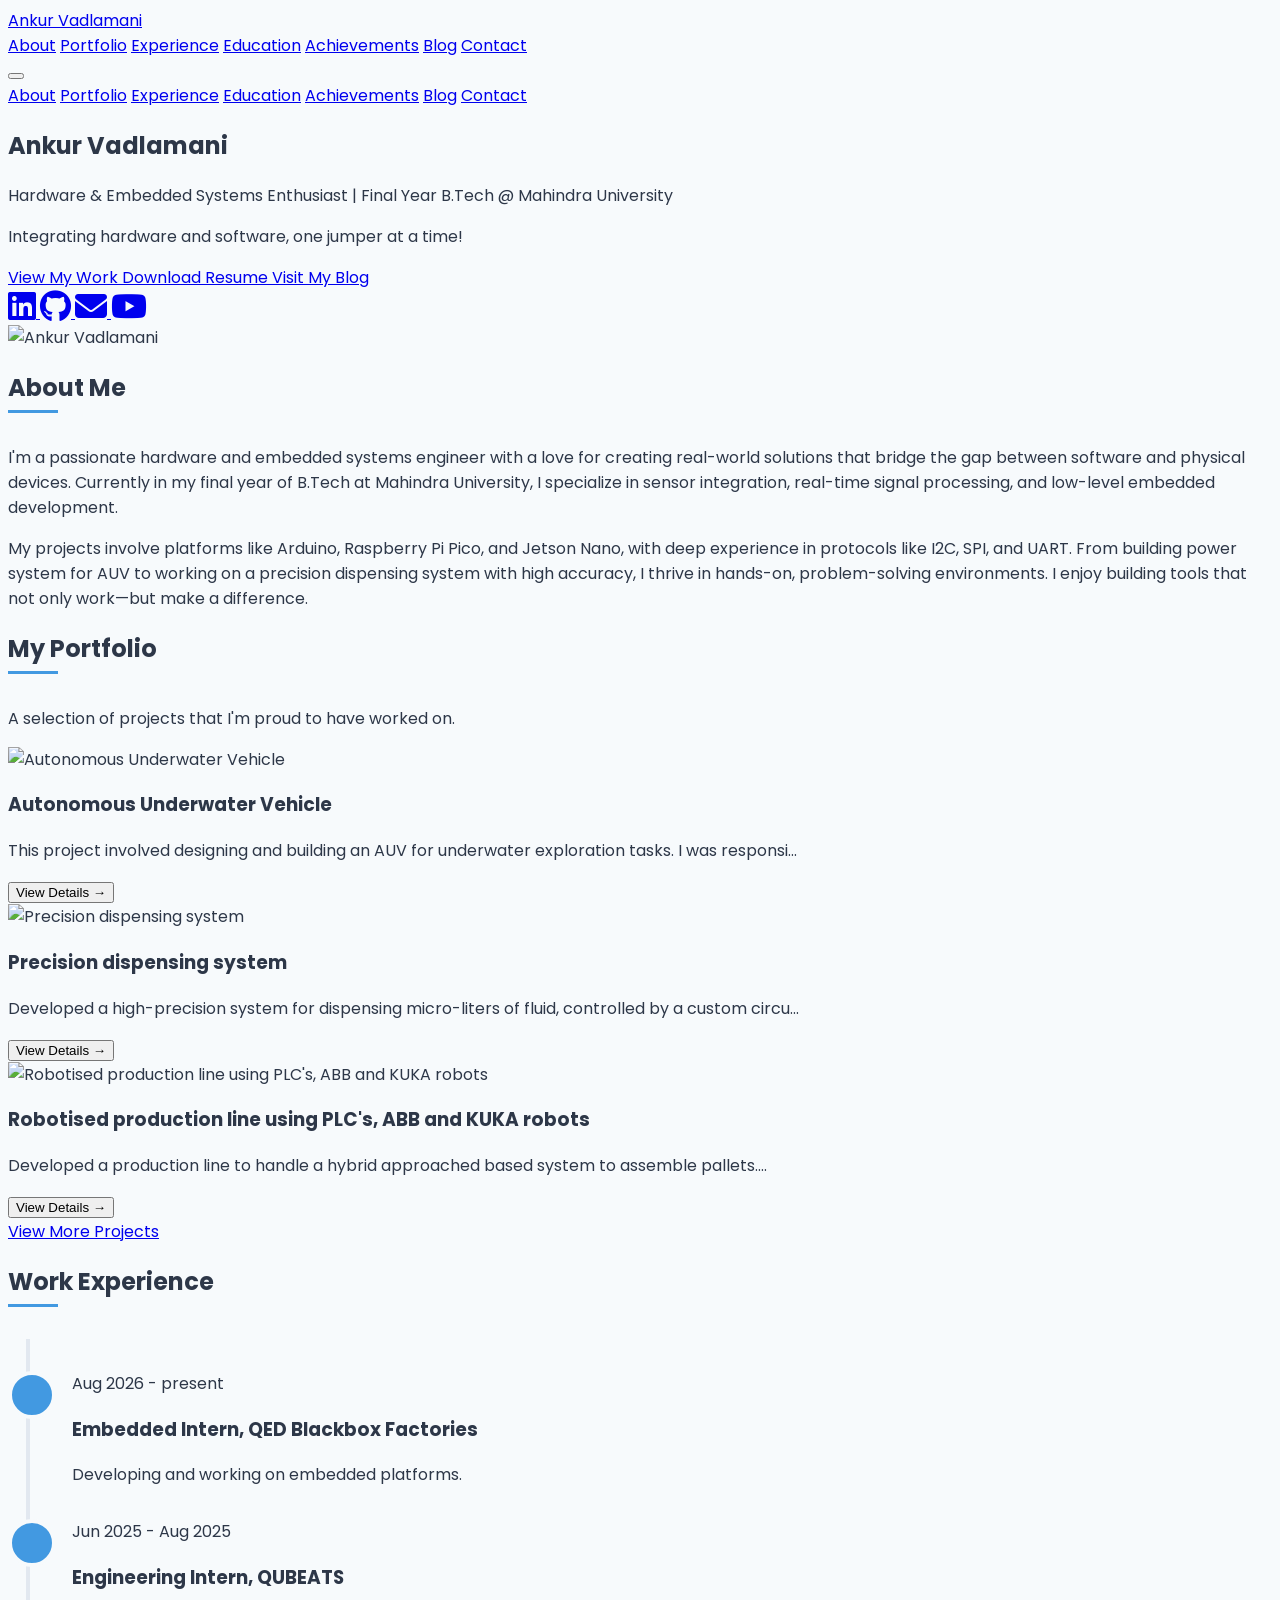
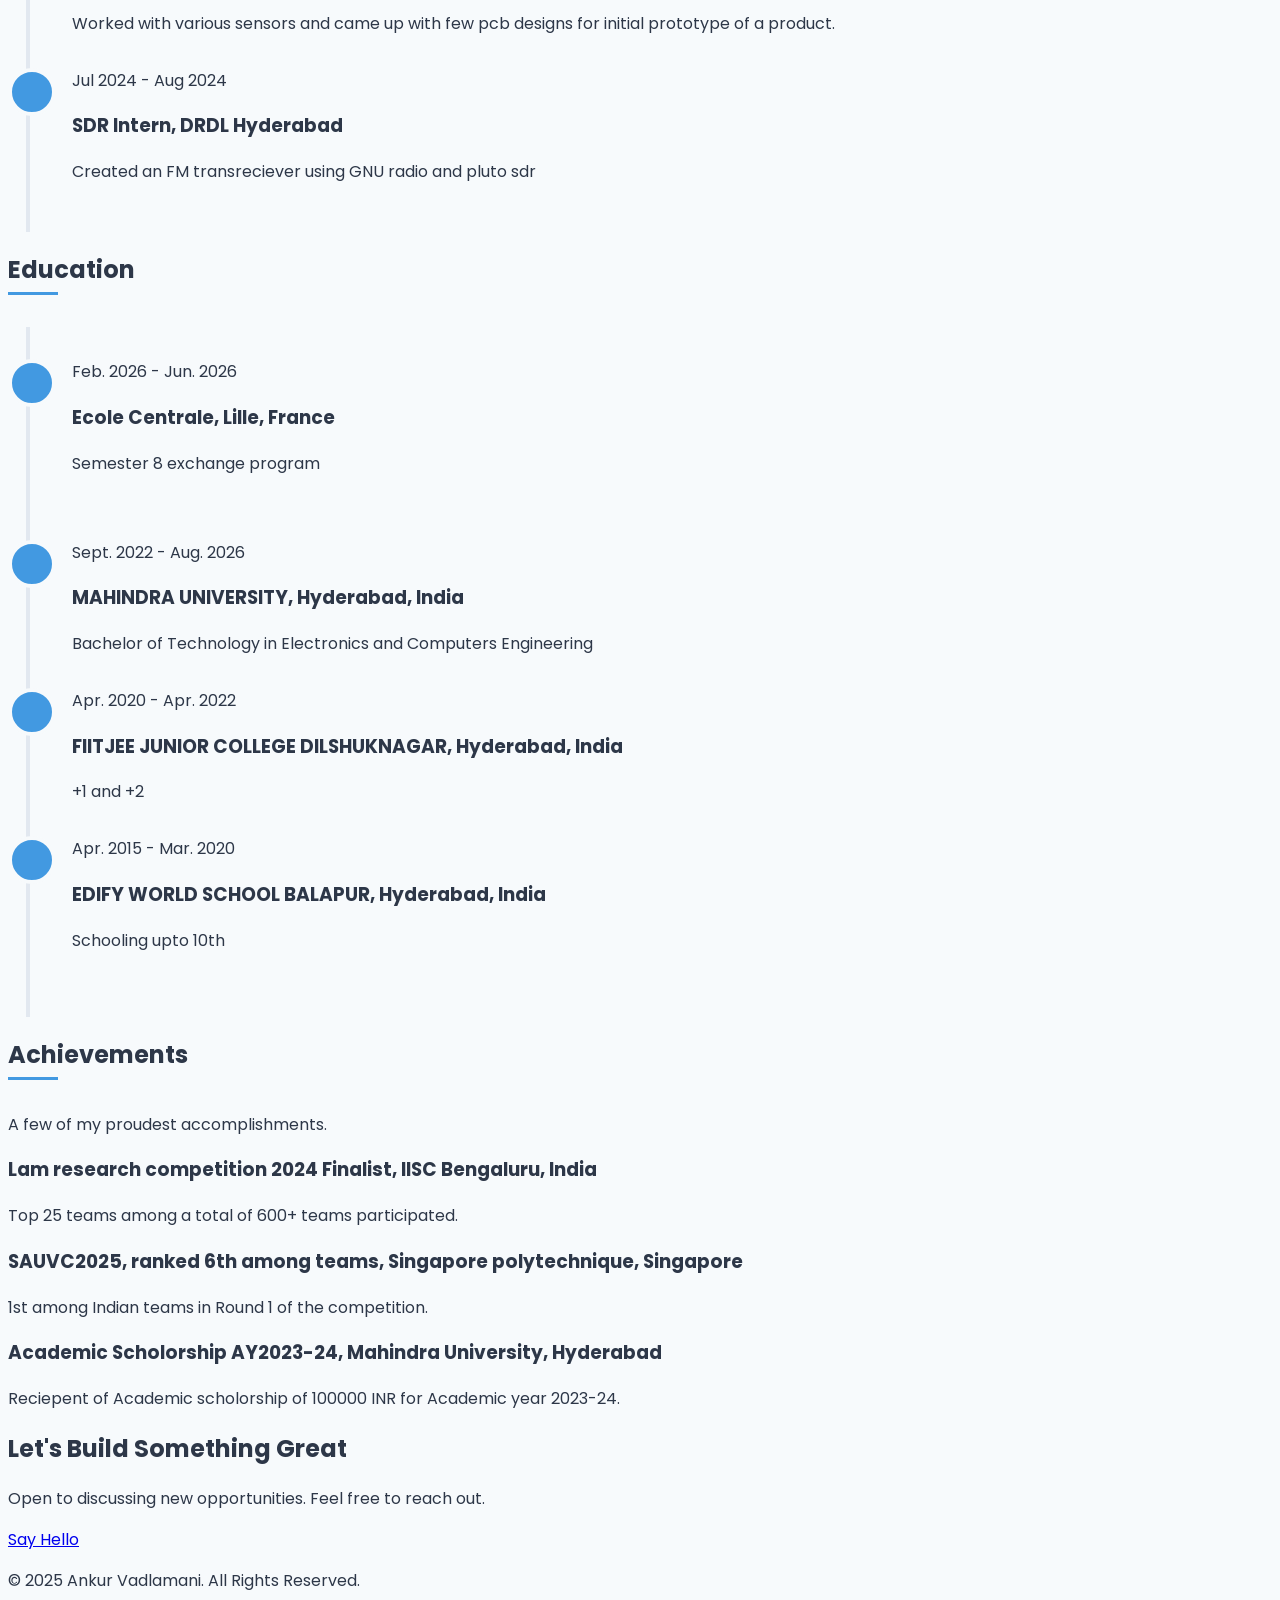
==== commit 23ee959d: "index.html" ====
--- a/index.html
+++ b/index.html
@@ -238,6 +238,12 @@
                     <div class="timeline max-w-3xl mx-auto mt-8">
                         <div class="timeline-item animated-item">
                             <div class="timeline-icon"><i data-lucide="briefcase"></i></div>
+                            <p class="text-sm text-gray-500">Aug 2026 - present</p>
+                            <h3 class="text-xl font-semibold text-gray-800">Embedded Intern, QED Blackbox Factories</h3>
+                            <p class="text-gray-600 mt-1">Developing and working on embedded platforms.</p>
+                        </div>
+                        <div class="timeline-item animated-item">
+                            <div class="timeline-icon"><i data-lucide="briefcase"></i></div>
                             <p class="text-sm text-gray-500">Jun 2025 - Aug 2025</p>
                             <h3 class="text-xl font-semibold text-gray-800">Engineering Intern, QUBEATS</h3>
                             <p class="text-gray-600 mt-1">Worked with various sensors and came up with few pcb designs for initial prototype of a product.</p>
@@ -261,14 +267,14 @@
                      <div class="timeline max-w-3xl mx-auto mt-8">
                         <div class="timeline-item animated-item">
                             <div class="timeline-icon"><i data-lucide="graduation-cap"></i></div>
-                            <p class="text-sm text-gray-500">Feb. 2026 - present</p>
+                            <p class="text-sm text-gray-500">Feb. 2026 - Jun. 2026</p>
                             <h3 class="text-xl font-semibold text-gray-800">Ecole Centrale, Lille, France</h3>
                             <p class="text-gray-600 mt-1">Semester 8 exchange program</p>
                         </div>
                     <div class="timeline max-w-3xl mx-auto mt-8">
                         <div class="timeline-item animated-item">
                             <div class="timeline-icon"><i data-lucide="graduation-cap"></i></div>
-                            <p class="text-sm text-gray-500">Sept. 2022 - present</p>
+                            <p class="text-sm text-gray-500">Sept. 2022 - Aug. 2026</p>
                             <h3 class="text-xl font-semibold text-gray-800">MAHINDRA UNIVERSITY, Hyderabad, India</h3>
                             <p class="text-gray-600 mt-1">Bachelor of Technology in Electronics and Computers Engineering</p>
                         </div>
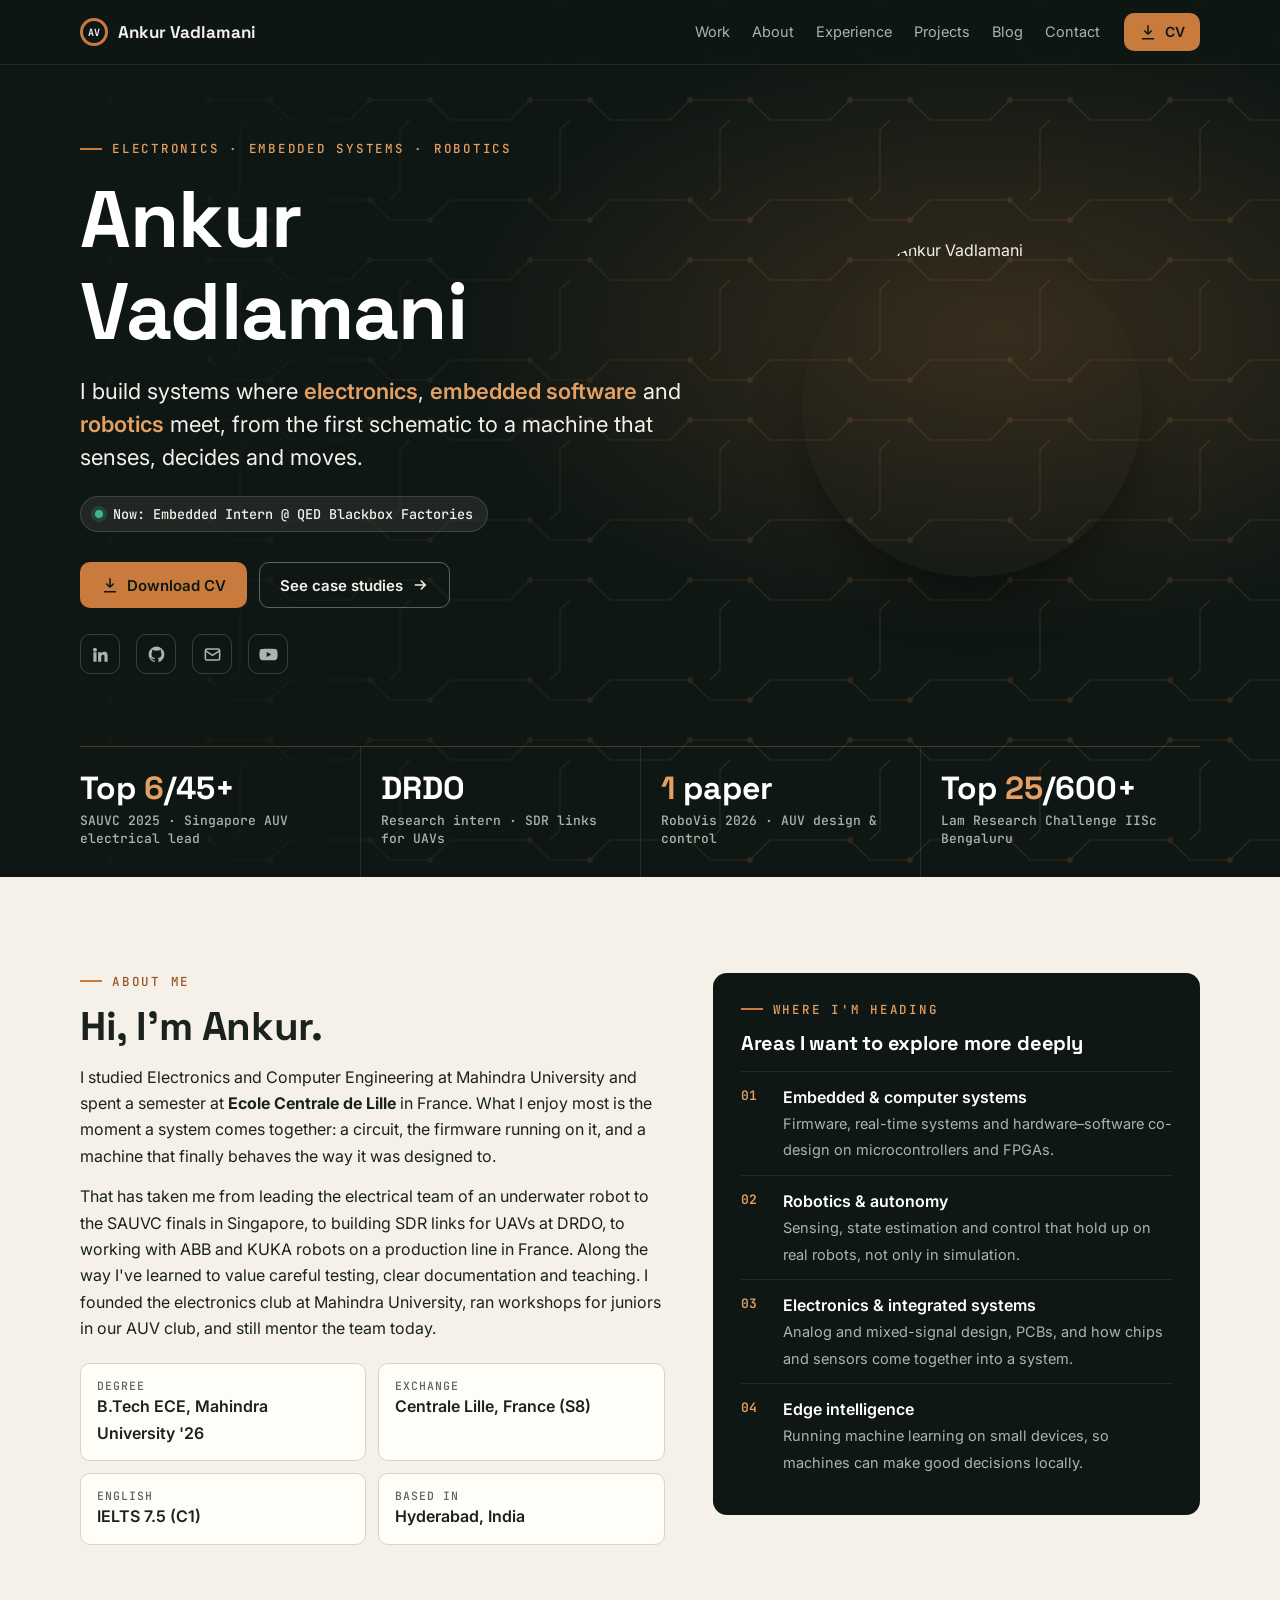
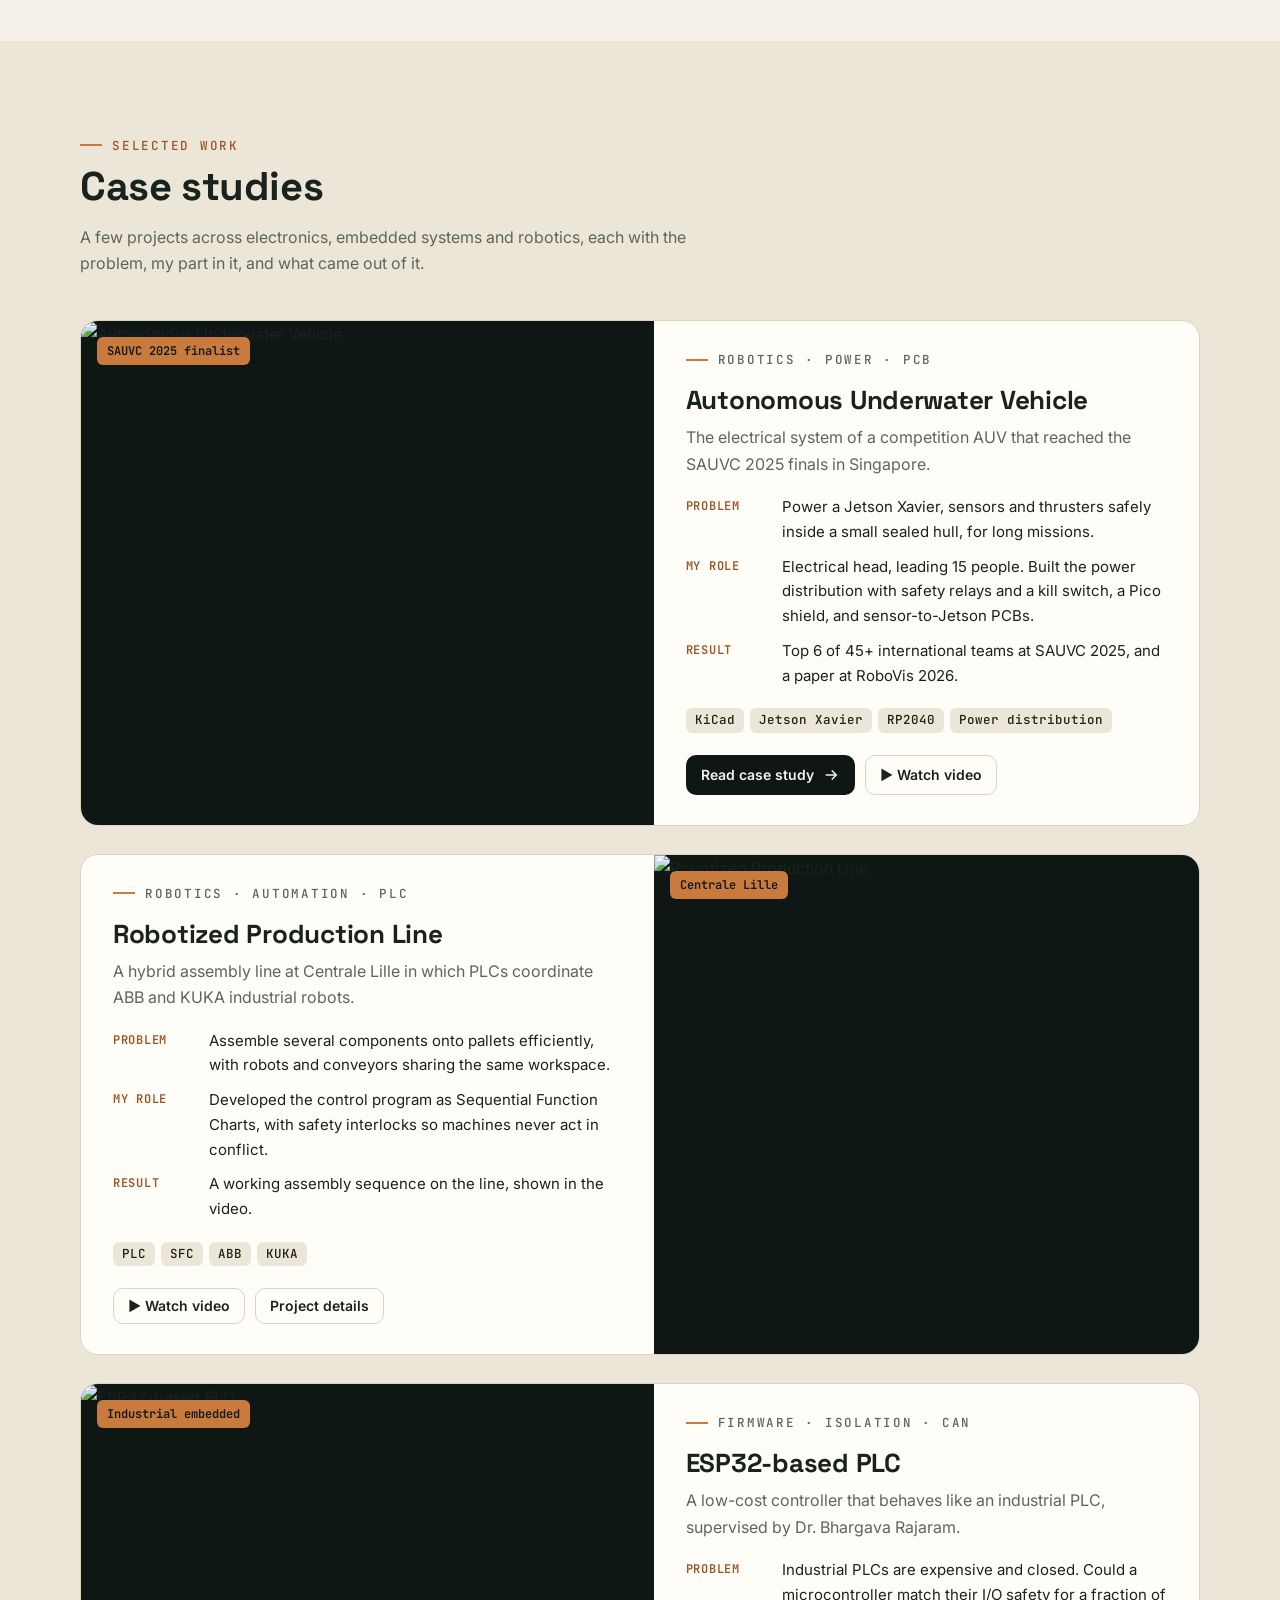
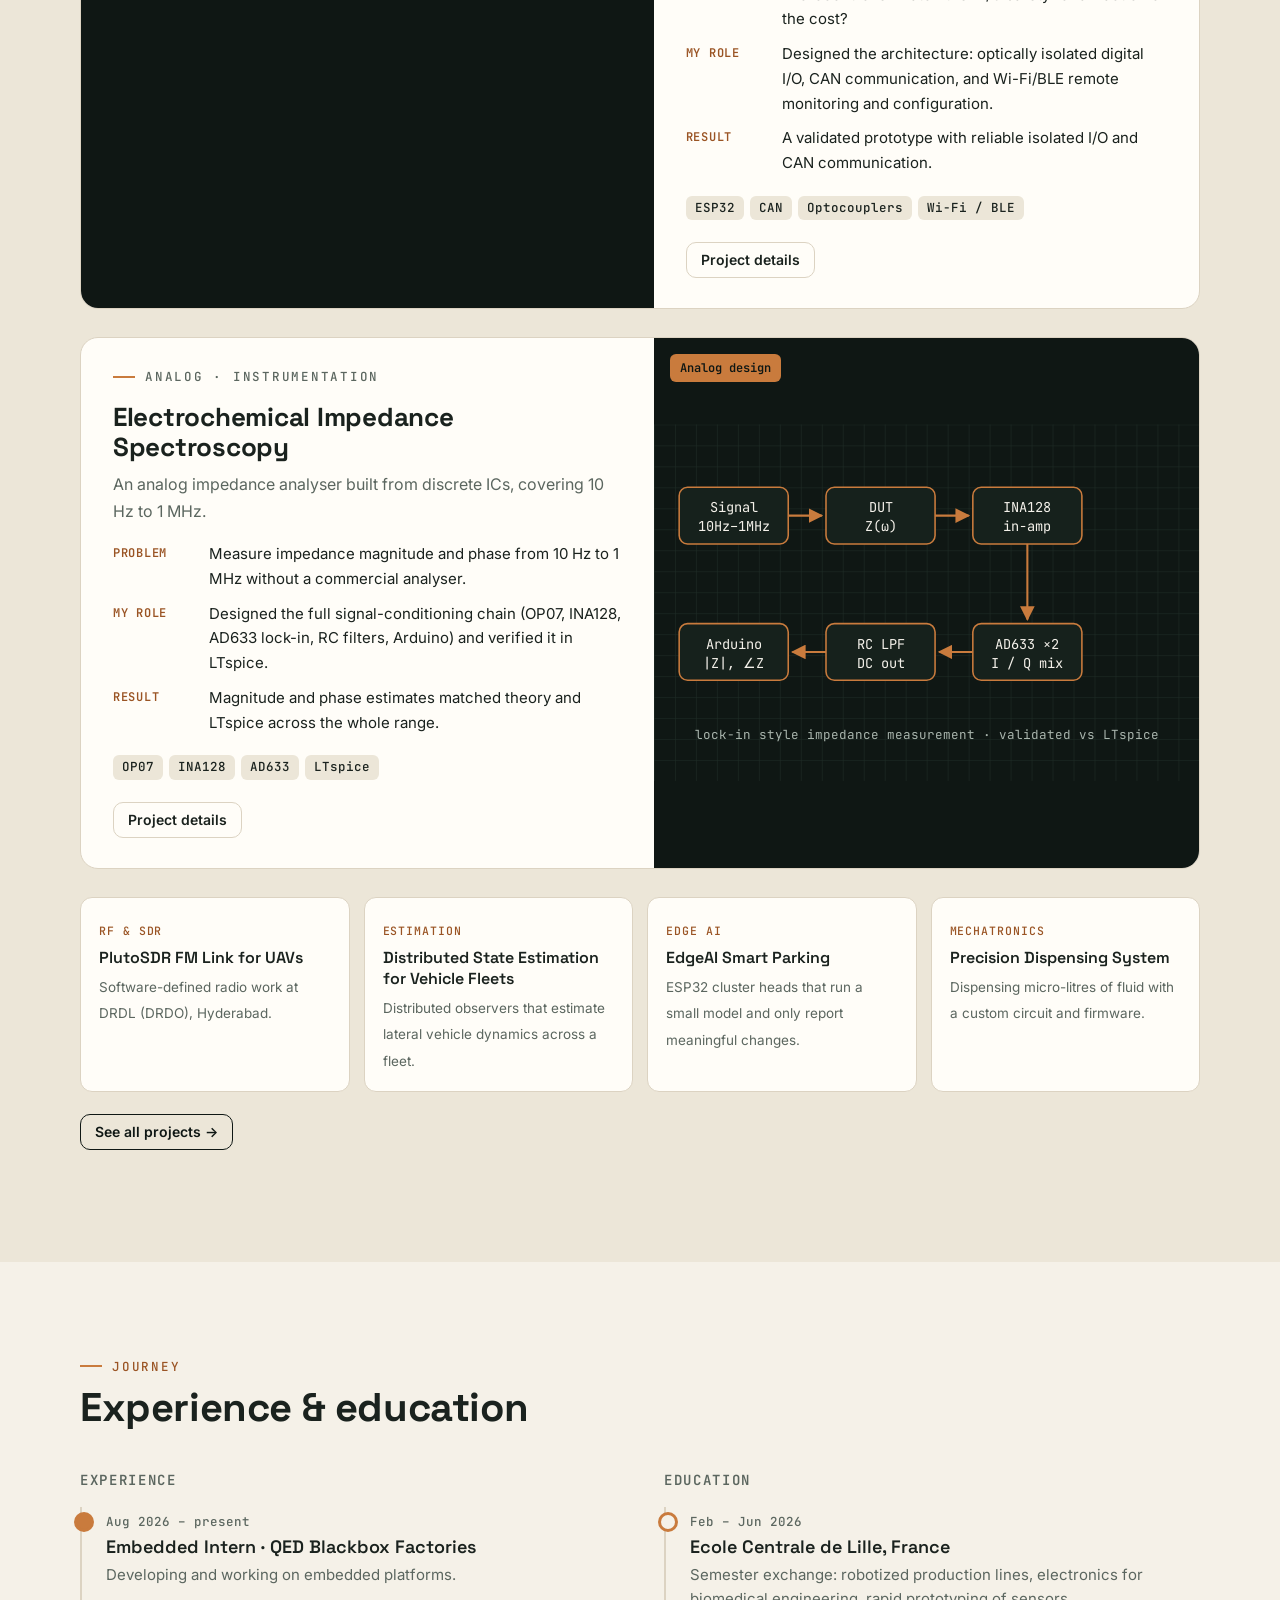
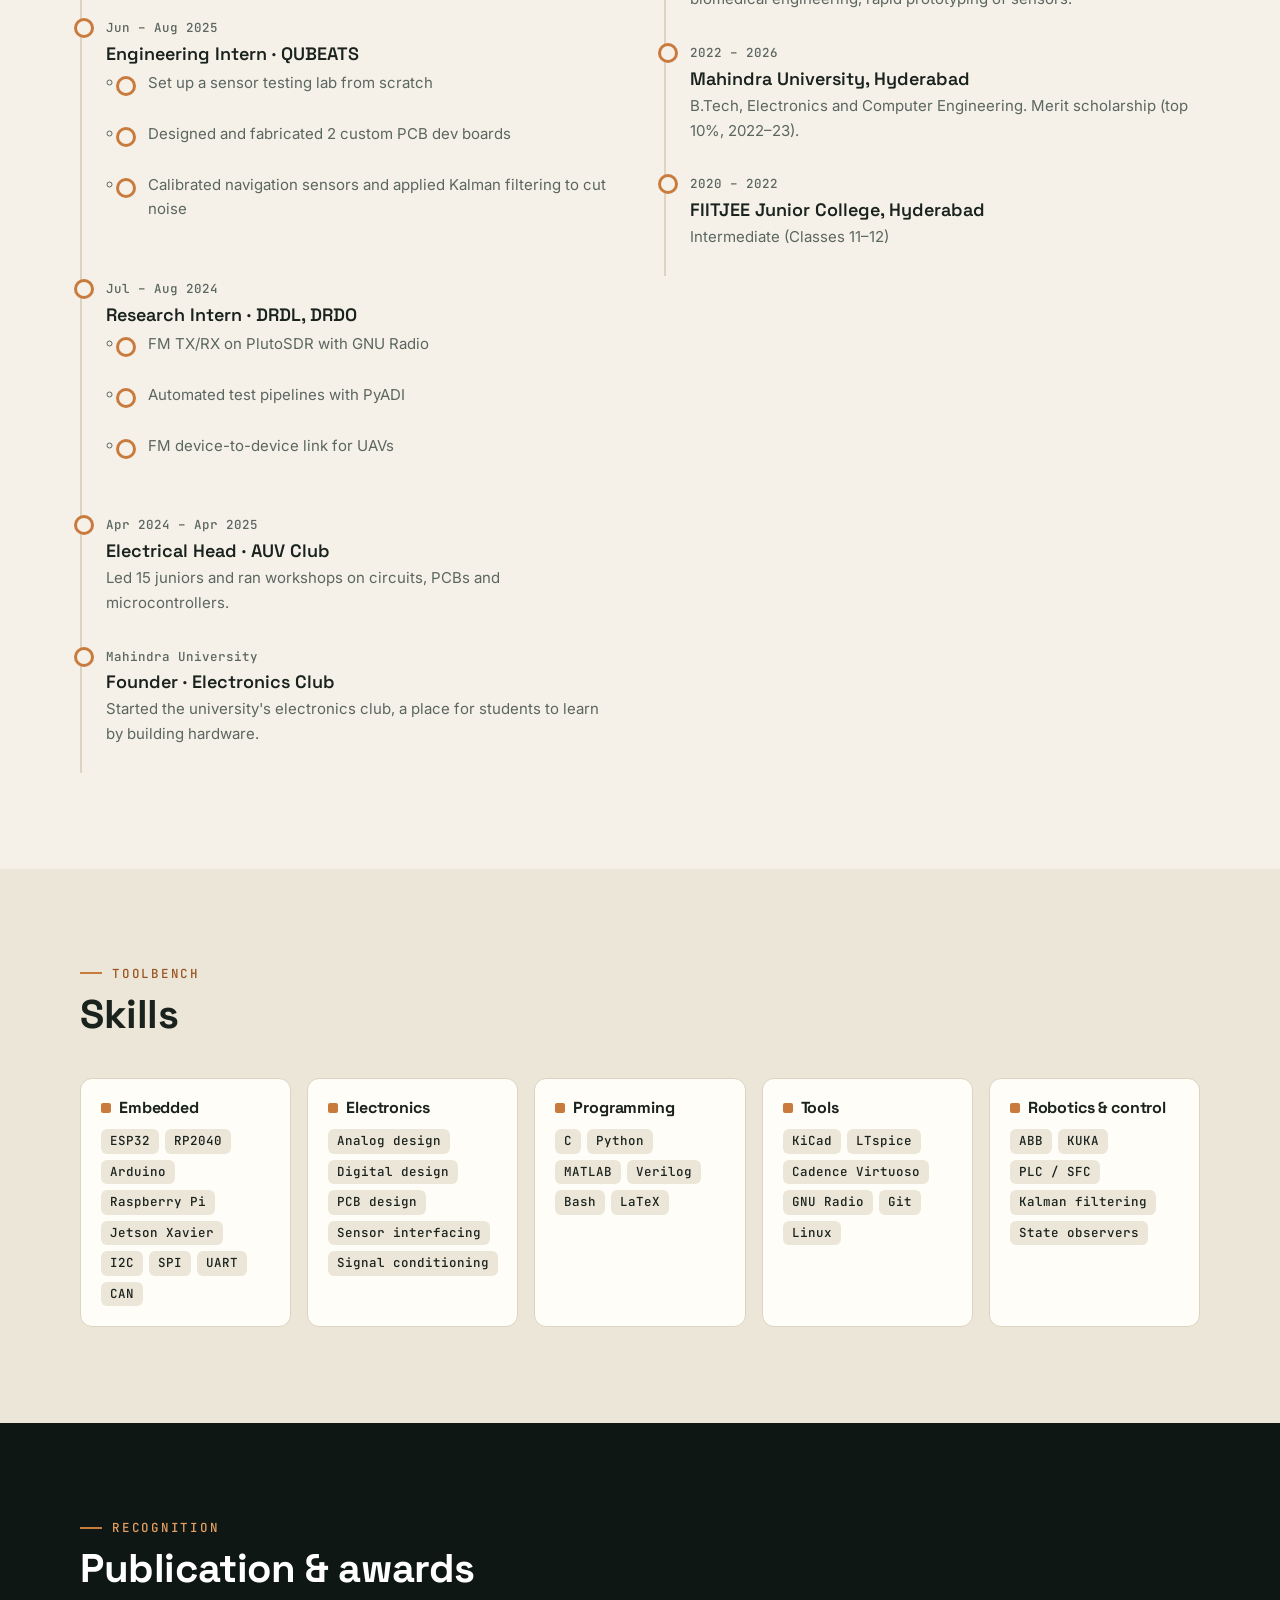
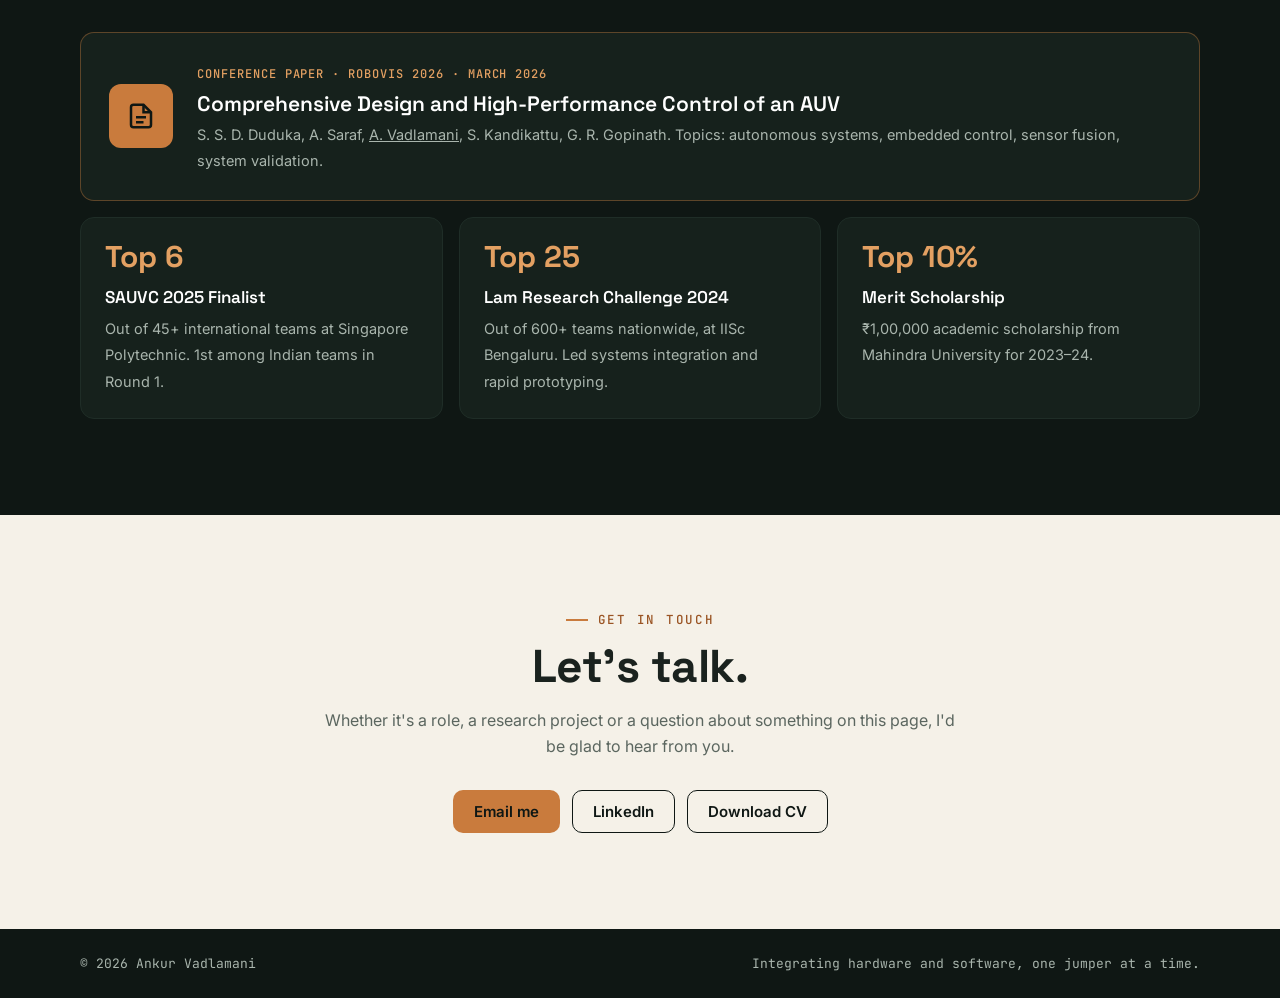
==== commit 3ce747ac: "Redesign: new home, projects and blog pages, AUV case study, update guide" ====
--- a/index.html
+++ b/index.html
@@ -1,547 +1,129 @@
 <!DOCTYPE html>
-<html lang="en" class="scroll-smooth">
+<html lang="en">
 <head>
-    <meta charset="UTF-8">
-    <meta name="viewport" content="width=device-width, initial-scale=1.0">
-    <title>Ankur Vadlamani - Professional Portfolio</title>
-    <script src="https://cdn.tailwindcss.com"></script>
-    <link rel="preconnect" href="https://fonts.googleapis.com">
-    <link rel="preconnect" href="https://fonts.gstatic.com" crossorigin>
-    <link href="https://fonts.googleapis.com/css2?family=Poppins:wght@400;500;600;700&display=swap" rel="stylesheet">
-    <link rel="stylesheet" href="https://cdnjs.cloudflare.com/ajax/libs/font-awesome/6.7.2/css/all.min.css">
-    <script src="https://unpkg.com/lucide@latest"></script>
-    <style>
-        body {
-            font-family: 'Poppins', sans-serif;
-            background-color: #f7fafc;
-            color: #2d3748;
-        }
-        .animated-item {
-            opacity: 0;
-            transform: translateY(40px);
-            transition: opacity 0.8s cubic-bezier(0.165, 0.84, 0.44, 1), transform 0.8s cubic-bezier(0.165, 0.84, 0.44, 1);
-            transition-delay: 0.1s;
-        }
-        .animated-item.is-visible {
-            opacity: 1;
-            transform: translateY(0);
-        }
-        .section-title {
-            position: relative;
-            padding-bottom: 0.5rem;
-            margin-bottom: 2rem;
-        }
-        .section-title::after {
-            content: '';
-            position: absolute;
-            bottom: 0;
-            left: 0;
-            width: 50px;
-            height: 3px;
-            background-color: #4299e1;
-        }
-        .portfolio-card {
-            transition: transform 0.3s ease, box-shadow 0.3s ease;
-        }
-        .portfolio-card:hover {
-            transform: translateY(-10px);
-            box-shadow: 0 20px 25px -5px rgba(0, 0, 0, 0.1), 0 10px 10px -5px rgba(0, 0, 0, 0.04);
-        }
-        .timeline {
-            position: relative;
-            padding: 1rem 0;
-        }
-        .timeline::before {
-            content: '';
-            position: absolute;
-            top: 0;
-            left: 18px;
-            height: 100%;
-            width: 4px;
-            background: #e2e8f0;
-        }
-        .timeline-item {
-            position: relative;
-            padding-left: 4rem;
-            margin-bottom: 2rem;
-        }
-        .timeline-icon {
-            position: absolute;
-            left: 0;
-            top: 0;
-            width: 40px;
-            height: 40px;
-            border-radius: 50%;
-            background: #4299e1;
-            color: white;
-            display: flex;
-            align-items: center;
-            justify-content: center;
-            border: 4px solid #f7fafc;
-        }
-        #modal {
-            transition: opacity 0.3s ease;
-        }
-        .video-container {
-            position: relative;
-            padding-bottom: 56.25%; /* 16:9 aspect ratio */
-            height: 0;
-            overflow: hidden;
-            max-width: 100%;
-            background: #000;
-        }
-        .video-container iframe {
-            position: absolute;
-            top: 0;
-            left: 0;
-            width: 100%;
-            height: 100%;
-        }
-    </style>
+<meta charset="UTF-8">
+<meta name="viewport" content="width=device-width, initial-scale=1">
+<title>Ankur Vadlamani | Electronics, Embedded Systems &amp; Robotics</title>
+<meta name="description" content="Ankur Vadlamani: electronics, embedded systems and robotics. AUV electronics (SAUVC 2025 finalist), SDR at DRDO, industrial robots, an ESP32 PLC and impedance spectroscopy. RoboVis 2026 paper.">
+<meta property="og:title" content="Ankur Vadlamani | Electronics, Embedded Systems & Robotics">
+<meta property="og:description" content="Electronics, embedded systems and robotics, from the first schematic to a working machine.">
+<meta property="og:image" content="https://i.postimg.cc/zfqg5JSB/Whats-App-Image-2025-07-22-at-11-51-12-4cca3e7f.jpg">
+<meta property="og:url" content="https://ankurvadlamani.github.io/">
+<meta name="theme-color" content="#0F1714">
+<link rel="icon" href="data:image/svg+xml,%3Csvg xmlns='http://www.w3.org/2000/svg' viewBox='0 0 64 64'%3E%3Crect width='64' height='64' rx='14' fill='%230F1714'/%3E%3Ccircle cx='32' cy='32' r='20' fill='none' stroke='%23C97B3D' stroke-width='5'/%3E%3Ctext x='32' y='38' text-anchor='middle' font-family='monospace' font-weight='700' font-size='17' fill='%23F4F1EA'%3EAV%3C/text%3E%3C/svg%3E">
+<link rel="preconnect" href="https://fonts.googleapis.com">
+<link rel="preconnect" href="https://fonts.gstatic.com" crossorigin>
+<link href="https://fonts.googleapis.com/css2?family=Space+Grotesk:wght@500;600;700&family=Inter:wght@400;500;600&family=JetBrains+Mono:wght@400;600&display=swap" rel="stylesheet">
+<link rel="stylesheet" href="assets/css/site.css">
 </head>
-<body class="antialiased">
+<body data-page="home">
+<header id="site-nav"></header>
 
-    <!-- Header -->
-    <header class="bg-white/80 backdrop-blur-md fixed top-0 left-0 right-0 z-50 shadow-sm">
-        <div class="container mx-auto px-6 py-4 flex justify-between items-center">
-            <a href="#home" class="text-xl font-bold text-gray-800">Ankur Vadlamani</a>
-            <!-- Desktop Navigation -->
-            <nav class="hidden md:flex items-center space-x-6 text-sm">
-                <a href="#about" class="text-gray-600 hover:text-blue-500 transition-colors">About</a>
-                <a href="#portfolio" class="text-gray-600 hover:text-blue-500 transition-colors">Portfolio</a>
-                <a href="#experience" class="text-gray-600 hover:text-blue-500 transition-colors">Experience</a>
-                <a href="#education" class="text-gray-600 hover:text-blue-500 transition-colors">Education</a>
-                <a href="#achievements" class="text-gray-600 hover:text-blue-500 transition-colors">Achievements</a>
-                <a href="blogs.html" class="text-gray-600 hover:text-blue-500 transition-colors">Blog</a>
-                <a href="#contact" class="text-gray-600 hover:text-blue-500 transition-colors">Contact</a>
-            </nav>
-            <!-- Mobile Menu Button -->
-            <button id="mobile-menu-button" class="md:hidden">
-                <i data-lucide="menu" class="w-6 h-6"></i>
-            </button>
+<main id="top">
+  <!-- HERO: edit the headline and "Now" line here -->
+  <section class="hero traces">
+    <div class="hero-bg" role="img" aria-label="Electronics workbench"></div>
+    <div class="wrap">
+      <div class="hero-grid">
+        <div>
+          <p class="eyebrow">Electronics · Embedded Systems · Robotics</p>
+          <h1>Ankur Vadlamani</h1>
+          <p class="pitch">I build systems where <b>electronics</b>, <b>embedded software</b> and <b>robotics</b> meet, from the first schematic to a machine that senses, decides and moves.</p>
+          <p class="now"><span class="dot"></span>Now: Embedded Intern @ QED Blackbox Factories</p>
+          <div class="cta">
+            <a class="btn btn-copper" href="ankurvadlamani_resume.pdf" download="Ankur_Vadlamani_Resume.pdf"><svg viewBox="0 0 24 24" fill="none" stroke="currentColor" stroke-width="2"><path d="M12 3v12m0 0l-5-5m5 5l5-5M4 21h16"/></svg>Download CV</a>
+            <a class="btn btn-ghost" href="#work">See case studies <svg viewBox="0 0 24 24" fill="none" stroke="currentColor" stroke-width="2"><path d="M5 12h14m-6-6l6 6-6 6"/></svg></a>
+          </div>
+          <div class="social">
+            <a href="https://www.linkedin.com/in/ankur-vadlamani" target="_blank" rel="noopener" aria-label="LinkedIn"><svg viewBox="0 0 24 24" fill="currentColor"><path d="M4.98 3.5a2.5 2.5 0 11-.01 5 2.5 2.5 0 01.01-5zM3 9h4v12H3zM9 9h3.8v1.7h.05c.53-1 1.83-2.05 3.77-2.05C20.6 8.65 21 11.3 21 14.7V21h-4v-5.6c0-1.34-.03-3.06-1.87-3.06-1.87 0-2.16 1.46-2.16 2.96V21H9z"/></svg></a>
+            <a href="https://github.com/ankurvadlamani" target="_blank" rel="noopener" aria-label="GitHub"><svg viewBox="0 0 24 24" fill="currentColor"><path d="M12 2a10 10 0 00-3.16 19.49c.5.09.68-.22.68-.48v-1.7c-2.78.6-3.37-1.34-3.37-1.34-.45-1.16-1.11-1.47-1.11-1.47-.91-.62.07-.61.07-.61 1 .07 1.53 1.03 1.53 1.03.89 1.53 2.34 1.09 2.91.83.09-.65.35-1.09.63-1.34-2.22-.25-4.55-1.11-4.55-4.94 0-1.09.39-1.98 1.03-2.68-.1-.25-.45-1.27.1-2.64 0 0 .84-.27 2.75 1.02a9.56 9.56 0 015 0c1.91-1.29 2.75-1.02 2.75-1.02.55 1.37.2 2.39.1 2.64.64.7 1.03 1.59 1.03 2.68 0 3.84-2.34 4.68-4.57 4.93.36.31.68.92.68 1.85v2.74c0 .27.18.58.69.48A10 10 0 0012 2z"/></svg></a>
+            <a href="mailto:ankurvadlamani@gmail.com" aria-label="Email"><svg viewBox="0 0 24 24" fill="none" stroke="currentColor" stroke-width="2"><rect x="3" y="5" width="18" height="14" rx="2"/><path d="M3 7l9 6 9-6"/></svg></a>
+            <a href="https://www.youtube.com/@ankurvadlamani5116" target="_blank" rel="noopener" aria-label="YouTube"><svg viewBox="0 0 24 24" fill="currentColor"><path d="M23 7.2a3 3 0 00-2.1-2.1C19 4.6 12 4.6 12 4.6s-7 0-8.9.5A3 3 0 001 7.2 31 31 0 00.5 12a31 31 0 00.5 4.8 3 3 0 002.1 2.1c1.9.5 8.9.5 8.9.5s7 0 8.9-.5a3 3 0 002.1-2.1 31 31 0 00.5-4.8 31 31 0 00-.5-4.8zM9.75 15.02V8.98L15.5 12z"/></svg></a>
+          </div>
         </div>
-        <!-- Mobile Menu -->
-        <div id="mobile-menu" class="hidden md:hidden bg-white border-t border-gray-200">
-            <a href="#about" class="block py-3 px-6 text-sm text-gray-700 hover:bg-gray-50">About</a>
-            <a href="#portfolio" class="block py-3 px-6 text-sm text-gray-700 hover:bg-gray-50">Portfolio</a>
-            <a href="#experience" class="block py-3 px-6 text-sm text-gray-700 hover:bg-gray-50">Experience</a>
-            <a href="#education" class="block py-3 px-6 text-sm text-gray-700 hover:bg-gray-50">Education</a>
-            <a href="#achievements" class="block py-3 px-6 text-sm text-gray-700 hover:bg-gray-50">Achievements</a>
-            <a href="blogs.html" class="block py-3 px-6 text-sm text-gray-700 hover:bg-gray-50">Blog</a>
-            <a href="#contact" class="block py-3 px-6 text-sm text-gray-700 hover:bg-gray-50">Contact</a>
-        </div>
-    </header>
+        <div class="portrait"><img src="https://i.postimg.cc/zfqg5JSB/Whats-App-Image-2025-07-22-at-11-51-12-4cca3e7f.jpg" alt="Portrait of Ankur Vadlamani"></div>
+      </div>
+      <div class="proof" id="proof"></div>
+    </div>
+  </section>
 
-    <main>
+  <!-- ABOUT: edit the two paragraphs here; the fact boxes and interests come from assets/data/profile.js -->
+  <section class="section" id="about">
+    <div class="wrap split">
+      <div class="reveal">
+        <p class="eyebrow">About me</p>
+        <h2>Hi, I'm Ankur.</h2>
+        <p>I studied Electronics and Computer Engineering at Mahindra University and spent a semester at <b>Ecole Centrale de Lille</b> in France. What I enjoy most is the moment a system comes together: a circuit, the firmware running on it, and a machine that finally behaves the way it was designed to.</p>
+        <p>That has taken me from leading the electrical team of an underwater robot to the SAUVC finals in Singapore, to building SDR links for UAVs at DRDO, to working with ABB and KUKA robots on a production line in France. Along the way I've learned to value careful testing, clear documentation and teaching. I founded the electronics club at Mahindra University, ran workshops for juniors in our AUV club, and still mentor the team today.</p>
+        <div class="facts" id="facts"></div>
+      </div>
+      <aside class="panel-dark dark reveal">
+        <p class="eyebrow">Where I'm heading</p>
+        <h3>Areas I want to explore more deeply</h3>
+        <ol class="numbered" id="interests"></ol>
+      </aside>
+    </div>
+  </section>
 
-        <!-- Hero Section -->
-        <section id="home" class="relative min-h-screen flex items-center bg-white pt-16">
-            <div class="absolute inset-0 bg-cover bg-center" style="background-image: url('https://i.postimg.cc/hvc859yC/Whats-App-Image-2025-07-22-at-11-28-14-10fbced2.jpg');"></div>
-            <div class="absolute inset-0 bg-white opacity-80"></div>
-            <div class="relative container mx-auto px-6 flex flex-col md:flex-row items-center gap-12">
-                <div class="md:w-3/5 animated-item">
-                    <h1 class="text-5xl md:text-7xl font-bold text-gray-800 leading-tight">
-                        Ankur Vadlamani
-                    </h1>
-                    <p class="mt-2 text-lg md:text-xl text-blue-600 font-semibold">
-                        Hardware & Embedded Systems Enthusiast | Final Year B.Tech @ Mahindra University
-                    </p>
-                    <p class="mt-6 text-lg text-gray-600 max-w-xl">
-                        Integrating hardware and software, one jumper at a time!
-                    </p>
-                    <div class="mt-8 flex flex-wrap gap-4">
-                        <a href="#portfolio" class="inline-block bg-blue-500 text-white font-semibold px-6 py-3 rounded-lg shadow-lg hover:bg-blue-600 transition-all transform hover:scale-105">
-                            View My Work
-                        </a>
-                        <a href="https://raw.githubusercontent.com/ankurvadlamani/ankurvadlamani.github.io/main/ankurvadlamani_resume.pdf" 
-                        download="Ankur_Vadlamani_Resume.pdf" 
-                       class="inline-block bg-white text-blue-500 font-semibold px-6 py-3 rounded-lg shadow-lg border border-blue-500 hover:bg-blue-50 transition-all transform hover:scale-105">
-                        Download Resume
-                        </a>
-                        <a href="blogs.html" class="inline-block bg-gray-800 text-white font-semibold px-6 py-3 rounded-lg shadow-lg hover:bg-gray-700 transition-all transform hover:scale-105">
-                            Visit My Blog
-                        </a>
-                    </div>
-      <div class="mt-8 flex items-center space-x-6">
+  <!-- CASE STUDIES: projects with featured: true in assets/data/projects.js -->
+  <section class="section tint" id="work">
+    <div class="wrap">
+      <p class="eyebrow reveal">Selected work</p>
+      <h2 class="reveal">Case studies</h2>
+      <p class="lead reveal">A few projects across electronics, embedded systems and robotics, each with the problem, my part in it, and what came out of it.</p>
+      <div class="cases" id="cases"></div>
+      <div class="more reveal" id="more-projects"></div>
+      <p class="reveal" style="margin-top:22px"><a class="btn btn-outline btn-sm" href="portfolio.html">See all projects →</a></p>
+    </div>
+  </section>
 
-    <a href="https://www.linkedin.com/in/ankur-vadlamani"
-       target="_blank"
-       class="text-gray-700 hover:text-blue-600 transition-colors">
-        <i class="fab fa-linkedin fa-2x"></i>
-    </a>
+  <section class="section" id="journey">
+    <div class="wrap">
+      <p class="eyebrow reveal">Journey</p>
+      <h2 class="reveal">Experience &amp; education</h2>
+      <div class="journey">
+        <div class="reveal"><h3>Experience</h3><ol class="tl" id="experience"></ol></div>
+        <div class="reveal"><h3>Education</h3><ol class="tl" id="education"></ol></div>
+      </div>
+    </div>
+  </section>
 
-    <a href="https://github.com/ankurvadlamani"
-       target="_blank"
-       class="text-gray-700 hover:text-black transition-colors">
-        <i class="fab fa-github fa-2x"></i>
-    </a>
-    <a href="mailto:ankurvadlamani@gmail.com"
-       class="text-gray-700 hover:text-red-500 transition-colors">
-        <i class="fas fa-envelope fa-2x"></i>
-</a>
+  <section class="section tint" id="skills-section">
+    <div class="wrap">
+      <p class="eyebrow reveal">Toolbench</p>
+      <h2 class="reveal">Skills</h2>
+      <div class="skills" id="skills"></div>
+    </div>
+  </section>
 
-    <a href="https://www.youtube.com/@ankurvadlamani5116"
-       target="_blank"
-       class="text-gray-700 hover:text-red-600 transition-colors">
-        <i class="fab fa-youtube fa-2x"></i>
-    </a>
+  <section class="section dark" id="recognition">
+    <div class="wrap">
+      <p class="eyebrow reveal">Recognition</p>
+      <h2 class="reveal">Publication &amp; awards</h2>
+      <div id="publications"></div>
+      <div class="awards" id="awards"></div>
+    </div>
+  </section>
 
-</div>
-                </div>
-                <div class="md:w-2/5 animated-item" style="transition-delay: 0.3s;">
-                    <img src="https://i.postimg.cc/zfqg5JSB/Whats-App-Image-2025-07-22-at-11-51-12-4cca3e7f.jpg" alt="Ankur Vadlamani" class="rounded-full shadow-2xl mx-auto">
-                </div>
-            </div>
-        </section>
+  <section class="section contact" id="contact">
+    <div class="wrap reveal">
+      <p class="eyebrow">Get in touch</p>
+      <h2>Let's talk.</h2>
+      <p class="lead">Whether it's a role, a research project or a question about something on this page, I'd be glad to hear from you.</p>
+      <div class="cta">
+        <a class="btn btn-copper" href="mailto:ankurvadlamani@gmail.com">Email me</a>
+        <a class="btn btn-outline" href="https://www.linkedin.com/in/ankur-vadlamani" target="_blank" rel="noopener">LinkedIn</a>
+        <a class="btn btn-outline" href="ankurvadlamani_resume.pdf" download="Ankur_Vadlamani_Resume.pdf">Download CV</a>
+      </div>
+    </div>
+  </section>
+</main>
 
-        <!-- About Me Section -->
-        <section id="about" class="py-20 md:py-28">
-            <div class="container mx-auto px-6">
-                <div class="max-w-4xl mx-auto">
-                    <div class="animated-item">
-                        <h2 class="text-3xl font-bold section-title">About Me</h2>
-                        <p class="text-gray-700 leading-relaxed mb-4">
-                            I'm a passionate hardware and embedded systems engineer with a love for creating real-world solutions that bridge the gap between software and physical devices. Currently in my final year of B.Tech at Mahindra University, I specialize in sensor integration, real-time signal processing, and low-level embedded development.
-                        </p>
-                        <p class="text-gray-700 leading-relaxed">
-                            My projects involve platforms like Arduino, Raspberry Pi Pico, and Jetson Nano, with deep experience in protocols like I2C, SPI, and UART. From building power system for AUV to working on a precision dispensing system with high accuracy, I thrive in hands-on, problem-solving environments. I enjoy building tools that not only work—but make a difference.
-                        </p>
-                    </div>
-                </div>
-            </div>
-        </section>
-    
-            <!-- Portfolio Section -->
-            <section id="portfolio" class="py-20 md:py-28 bg-white">
-                <div class="container mx-auto px-6">
-                    <div class="animated-item text-center">
-                        <h2 class="text-3xl font-bold inline-block section-title">My Portfolio</h2>
-                        <p class="mt-2 text-gray-600 max-w-3xl mx-auto">A selection of projects that I'm proud to have worked on.</p>
-                    </div>
-                    <div class="mt-16 grid grid-cols-1 md:grid-cols-3 lg:grid-cols-3 gap-8">
-    <!-- Project Cards will be populated by JS -->
-                    </div>
-                    <div class="mt-16 text-center animated-item">
-                        <a href="portfolio.html" class="inline-block bg-blue-500 text-white font-semibold px-6 py-3 rounded-lg shadow-lg hover:bg-blue-600 transition-all transform hover:scale-105">
-                            View More Projects
-                        </a>
-                    </div>
-                </div>
-            </section>
-    
-            <!-- Experience Section -->
-            <section id="experience" class="py-20 md:py-28">
-                <div class="container mx-auto px-6">
-                    <div class="animated-item text-center">
-                        <h2 class="text-3xl font-bold inline-block section-title">Work Experience</h2>
-                    </div>
-                    <div class="timeline max-w-3xl mx-auto mt-8">
-                        <div class="timeline-item animated-item">
-                            <div class="timeline-icon"><i data-lucide="briefcase"></i></div>
-                            <p class="text-sm text-gray-500">Aug 2026 - present</p>
-                            <h3 class="text-xl font-semibold text-gray-800">Embedded Intern, QED Blackbox Factories</h3>
-                            <p class="text-gray-600 mt-1">Developing and working on embedded platforms.</p>
-                        </div>
-                        <div class="timeline-item animated-item">
-                            <div class="timeline-icon"><i data-lucide="briefcase"></i></div>
-                            <p class="text-sm text-gray-500">Jun 2025 - Aug 2025</p>
-                            <h3 class="text-xl font-semibold text-gray-800">Engineering Intern, QUBEATS</h3>
-                            <p class="text-gray-600 mt-1">Worked with various sensors and came up with few pcb designs for initial prototype of a product.</p>
-                        </div>
-                        <div class="timeline-item animated-item">
-                            <div class="timeline-icon"><i data-lucide="briefcase"></i></div>
-                            <p class="text-sm text-gray-500">Jul 2024 - Aug 2024</p>
-                            <h3 class="text-xl font-semibold text-gray-800">SDR Intern, DRDL Hyderabad</h3>
-                            <p class="text-gray-600 mt-1">Created an FM transreciever using GNU radio and pluto sdr</p>
-                        </div>
-                    </div>
-                </div>
-            </section>
-            
-            <!-- Education Section -->
-            <section id="education" class="py-20 md:py-28 bg-white">
-                <div class="container mx-auto px-6">
-                    <div class="animated-item text-center">
-                        <h2 class="text-3xl font-bold inline-block section-title">Education</h2>
-                    </div>
-                     <div class="timeline max-w-3xl mx-auto mt-8">
-                        <div class="timeline-item animated-item">
-                            <div class="timeline-icon"><i data-lucide="graduation-cap"></i></div>
-                            <p class="text-sm text-gray-500">Feb. 2026 - Jun. 2026</p>
-                            <h3 class="text-xl font-semibold text-gray-800">Ecole Centrale, Lille, France</h3>
-                            <p class="text-gray-600 mt-1">Semester 8 exchange program</p>
-                        </div>
-                    <div class="timeline max-w-3xl mx-auto mt-8">
-                        <div class="timeline-item animated-item">
-                            <div class="timeline-icon"><i data-lucide="graduation-cap"></i></div>
-                            <p class="text-sm text-gray-500">Sept. 2022 - Aug. 2026</p>
-                            <h3 class="text-xl font-semibold text-gray-800">MAHINDRA UNIVERSITY, Hyderabad, India</h3>
-                            <p class="text-gray-600 mt-1">Bachelor of Technology in Electronics and Computers Engineering</p>
-                        </div>
-                        <div class="timeline-item animated-item">
-                            <div class="timeline-icon"><i data-lucide="graduation-cap"></i></div>
-                            <p class="text-sm text-gray-500">Apr. 2020 - Apr. 2022</p>
-                            <h3 class="text-xl font-semibold text-gray-800">FIITJEE JUNIOR COLLEGE DILSHUKNAGAR, Hyderabad, India</h3>
-                            <p class="text-gray-600 mt-1">+1 and +2</p>
-                        </div>
-                        <div class="timeline-item animated-item">
-                            <div class="timeline-icon"><i data-lucide="graduation-cap"></i></div>
-                            <p class="text-sm text-gray-500">Apr. 2015 - Mar. 2020</p>
-                            <h3 class="text-xl font-semibold text-gray-800">EDIFY WORLD SCHOOL BALAPUR, Hyderabad, India</h3>
-                            <p class="text-gray-600 mt-1">Schooling upto 10th</p>
-                        </div>
-                    </div>
-                </div>
-            </section>
-            
-            <!-- Achievements Section -->
-            <section id="achievements" class="py-20 md:py-28">
-                <div class="container mx-auto px-6">
-                    <div class="animated-item text-center">
-                        <h2 class="text-3xl font-bold inline-block section-title">Achievements</h2>
-                        <p class="mt-2 text-gray-600 max-w-2xl mx-auto">A few of my proudest accomplishments.</p>
-                    </div>
-                    <div class="mt-16 grid grid-cols-1 md:grid-cols-2 lg:grid-cols-3 gap-8">
-                        <div class="bg-white p-6 rounded-lg shadow-md text-center animated-item">
-                            <i data-lucide="trophy" class="w-12 h-12 mx-auto text-blue-500 mb-4"></i>
-                            <h3 class="text-xl font-semibold text-gray-800">Lam research competition 2024 Finalist, IISC Bengaluru, India</h3>
-                            <p class="text-gray-600 mt-2 text-sm">Top 25 teams among a total of 600+ teams participated.</p>
-                        </div>
-                        <div class="bg-white p-6 rounded-lg shadow-md text-center animated-item">
-                            <i data-lucide="trophy" class="w-12 h-12 mx-auto text-blue-500 mb-4"></i>
-                            <h3 class="text-xl font-semibold text-gray-800">SAUVC2025, ranked 6th among teams, Singapore polytechnique, Singapore</h3>
-                            <p class="text-gray-600 mt-2 text-sm">1st among Indian teams in Round 1 of the competition.</p>
-                        </div>
-                        <div class="bg-white p-6 rounded-lg shadow-md text-center animated-item">
-                            <i data-lucide="trophy" class="w-12 h-12 mx-auto text-blue-500 mb-4"></i>
-                            <h3 class="text-xl font-semibold text-gray-800">Academic Scholorship AY2023-24, Mahindra University, Hyderabad</h3>
-                            <p class="text-gray-600 mt-2 text-sm">Reciepent of  Academic scholorship of 100000 INR for Academic year 2023-24.</p>
-                        </div>
-                    </div>
-                </div>
-            </section>
-    
-            <!-- Contact Section -->
-            <section id="contact" class="py-20 md:py-32">
-                <div class="container mx-auto px-6 text-center">
-                    <div class="animated-item">
-                        <h2 class="text-3xl font-bold text-gray-800">Let's Build Something Great</h2>
-                        <p class="mt-3 text-gray-600 max-w-xl mx-auto">
-                            Open to discussing new opportunities. Feel free to reach out.
-                        </p>
-                        <a href="mailto:ankurvadlamani@gmail.com" class="mt-8 inline-block bg-blue-500 text-white font-bold px-10 py-4 rounded-lg shadow-lg hover:bg-blue-600 transition-all transform hover:scale-105">
-                            <i data-lucide="mail" class="inline-block mr-2 -mt-1"></i>
-                            Say Hello
-                        </a>
-                    </div>
-                </div>
-            </section>
-    
-        </main>
-        
-        <!-- Project Modal -->
-        <div id="modal" class="fixed inset-0 bg-black bg-opacity-50 z-50 hidden items-center justify-center p-4">
-            <div id="modal-content" class="bg-white rounded-lg shadow-2xl w-full max-w-3xl max-h-full overflow-y-auto">
-                <!-- Modal content will be populated by JS -->
-            </div>
-        </div>
-    
-    
-        <footer class="bg-gray-800 text-white py-6">
-            <div class="container mx-auto px-6 text-center text-sm">
-                <p>&copy; 2025 Ankur Vadlamani. All Rights Reserved.</p>
-            </div>
-        </footer>
-    
-        <script>
-            document.addEventListener('DOMContentLoaded', () => {
-window.addEventListener("load", () => {
-    lucide.createIcons();
-});
+<footer id="site-footer"></footer>
 
-                // --- Mobile Menu Logic ---
-                const mobileMenuButton = document.getElementById('mobile-menu-button');
-                const mobileMenu = document.getElementById('mobile-menu');
-
-                if (mobileMenuButton && mobileMenu) {
-                    mobileMenuButton.addEventListener('click', () => {
-                        mobileMenu.classList.toggle('hidden');
-                    });
-
-                    const mobileMenuLinks = mobileMenu.querySelectorAll('a');
-                    mobileMenuLinks.forEach(link => {
-                        link.addEventListener('click', () => {
-                            mobileMenu.classList.add('hidden');
-                        });
-                    });
-                }
-                
-                const projects = [
-                    {
-                        id: 1,
-                        title: "Autonomous Underwater Vehicle",
-                        image: "https://i.postimg.cc/Y2ZXZ8r4/auv-cover.jpg",
-                        detailImage: "https://i.postimg.cc/W3y2g1fM/AUV-Detail.jpg",
-                        videoUrl: "https://www.youtube.com/embed/_i2n2dTLuUw", 
-                        description: "This project involved designing and building an AUV for underwater exploration tasks. I was responsible for the power distribution system and sensor integration.",
-                        projectGoal: "To create a fully autonomous vehicle capable of navigating a pre-defined course and performing specific tasks like object detection.",
-                        keyChallenges: "Ensuring all electronic components were designed properly with respect to the size constraints, waterproofed and managing power consumption for extended missions were the few biggest hurdles we overcame.",
-                        technologies: ["KiCad", "Jetson Nano", "Micro Python", "Fusion 360" ]
-                    },
-                    {
-                        id: 2,
-                        title: "Precision dispensing system",
-                        image: "https://i.postimg.cc/68FGPqGY/Dispenser-Detail.jpg",
-                        detailImage: "https://i.postimg.cc/68FGPqGY/Dispenser-Detail.jpg",
-                        videoUrl: "https://www.youtube.com/embed/lHVSn8xIPrY",
-                        description: "Developed a high-precision system for dispensing micro-liters of fluid, controlled by a custom circuit and firmware.",
-                        projectGoal: "Achieve a dispensing accuracy of +/- 1 microliter with a responsive user interface for calibration and operation.",
-                        keyChallenges: "Calibrating the stepper motor for precise movements and designing the system to fit the form factor.",
-                        technologies: ["Pico W", "Micro Python", "Stepper Motors", "Easy-EDA"]
-                    },
-                    {
-                        id: 3,
-                        title: "Robotised production line using PLC's, ABB and KUKA robots",
-                        image: "https://i.postimg.cc/SxP4qsCm/Whats-App-Image-2026-07-17-at-16-52-53.jpg",
-                        detailImage: "https://i.postimg.cc/SxP4qsCm/Whats-App-Image-2026-07-17-at-16-52-53.jpg",
-                        videoUrl: "https://www.youtube.com/embed/kaGMUaQguao?si=Qdds_nhyoGUQIs9R",
-                        description: "Developed a production line to handle a hybrid approached based system to assemble pallets.",
-                        projectGoal: "To create a production line which handles assembly of multiple components onto the pallets with maximum efficiency",
-                        keyChallenges: "Developing the program with multiple safety mechanisms so that the process runs with no conflits.",
-                        technologies: ["PLC", "ABB", "KUKA", "Sequential Function Chart (SFC)"]
-                    }
-                ];
-    
-const portfolioContainer = document.querySelector('#portfolio .grid');
-
-if (portfolioContainer) {
-
-    // Display top 3 projects on the home page
-    const featuredProjects = projects.slice(0, 3);
-
-    featuredProjects.forEach((project, index) => {
-
-        const card = document.createElement('div');
-
-        card.className = `
-            bg-white 
-            rounded-lg 
-            shadow-lg 
-            overflow-hidden 
-            portfolio-card 
-            animated-item
-        `;
-
-        card.style.transitionDelay = `${index * 0.1}s`;
-
-        card.innerHTML = `
-            <img 
-                src="${project.image}" 
-                alt="${project.title}" 
-                class="w-full h-48 object-cover"
-            >
-
-            <div class="p-6">
-
-                <h3 class="text-xl font-semibold mb-2 text-gray-800">
-                    ${project.title}
-                </h3>
-
-                <p class="text-gray-600 mb-4 text-sm">
-                    ${project.description.substring(0, 100)}...
-                </p>
-
-                <button 
-                    onclick="openModal(${project.id})" 
-                    class="text-blue-500 hover:underline font-medium text-sm"
-                >
-                    View Details &rarr;
-                </button>
-
-            </div>
-        `;
-
-        portfolioContainer.appendChild(card);
-    });
-}
-                
-                const modal = document.getElementById('modal');
-                const modalContent = document.getElementById('modal-content');
-    
-                window.openModal = function(projectId) {
-                    const project = projects.find(p => p.id === projectId);
-                    if (!project || !modal || !modalContent) return;
-
-                    let mediaHtml = '';
-                    if (project.videoUrl) {
-                        mediaHtml = `
-                            <div class="video-container rounded-lg mb-6">
-                                <iframe src="${project.videoUrl}" frameborder="0" allow="accelerometer; autoplay; clipboard-write; encrypted-media; gyroscope; picture-in-picture" allowfullscreen></iframe>
-                            </div>
-                        `;
-                    } else {
-                        mediaHtml = `<img src="${project.detailImage}" alt="${project.title}" class="w-full rounded-lg mb-6">`;
-                    }
-                    
-                    modalContent.innerHTML = `
-                        <div class="p-6 md:p-8">
-                            <div class="flex justify-between items-start mb-4">
-                                <h2 class="text-2xl md:text-3xl font-bold text-gray-800">${project.title}</h2>
-                                <button onclick="closeModal()" class="text-gray-500 hover:text-gray-800 p-2 -mr-2 -mt-2 text-2xl leading-none">&times;</button>
-                            </div>
-                            ${mediaHtml}
-                            <h3 class="text-xl font-semibold mb-2">Project Goal</h3>
-                            <p class="text-gray-700 leading-relaxed mb-6">${project.projectGoal}</p>
-                            
-                            <h3 class="text-xl font-semibold mb-2">Key Challenges</h3>
-                            <p class="text-gray-700 leading-relaxed mb-6">${project.keyChallenges}</p>
-
-                            <h3 class="text-xl font-semibold mb-3">Technologies Used</h3>
-                            <div class="flex flex-wrap gap-3">
-                                ${project.technologies.map(tech => `<span class="bg-blue-100 text-blue-800 text-sm font-medium px-4 py-2 rounded-full">${tech}</span>`).join('')}
-                            </div>
-                        </div>
-                    `;
-                    modal.classList.remove('hidden');
-                    modal.classList.add('flex');
-                    document.body.style.overflow = 'hidden';
-                }
-    
-                window.closeModal = function() {
-                    if (!modal) return;
-                    modal.classList.add('hidden');
-                    modal.classList.remove('flex');
-                    document.body.style.overflow = 'auto';
-                }
-                
-                if (modal) {
-                    modal.addEventListener('click', (e) => {
-                        if (e.target === modal) {
-                            closeModal();
-                        }
-                    });
-                }
-                
-                document.addEventListener('keydown', (e) => {
-                    if (e.key === 'Escape') {
-                        closeModal();
-                    }
-                });
-    
-                const animatedItems = document.querySelectorAll('.animated-item');
-                const observer = new IntersectionObserver((entries) => {
-                    entries.forEach(entry => {
-                        if (entry.isIntersecting) {
-                            entry.target.classList.add('is-visible');
-                        }
-                    });
-                }, {
-                    threshold: 0.1
-                });
-                animatedItems.forEach(item => {
-                    observer.observe(item);
-                });
-            });
-        </script>
-    </body>
-    </html>
+<script src="assets/js/site.js"></script>
+<script src="assets/data/profile.js"></script>
+<script src="assets/data/projects.js"></script>
+<script src="assets/js/home.js"></script>
+</body>
+</html>
--- a/assets/css/site.css
+++ b/assets/css/site.css
@@ -0,0 +1,241 @@
+:root{
+  --ink:#0F1714; --ink-2:#16211C; --ink-3:#1F2D27;
+  --copper:#C97B3D; --copper-lt:#E3A062; --copper-dk:#9A5424;
+  --paper:#F5F1E8; --paper-2:#ECE6D8; --card:#FFFDF8; --line:#DCD3C2;
+  --text:#1A221E; --muted:#5B665F; --silk:#F4F1EA; --silk-muted:#A9B5AD; --signal:#3FB68B;
+  --display:'Space Grotesk',system-ui,sans-serif; --body:'Inter',system-ui,sans-serif;
+  --mono:'JetBrains Mono',ui-monospace,Menlo,Consolas,monospace; --serif:'Source Serif 4',Georgia,serif;
+  --r:14px;
+}
+*{box-sizing:border-box}
+html{scroll-behavior:smooth;scroll-padding-top:76px}
+body{margin:0;background:var(--paper);color:var(--text);font:16px/1.65 var(--body);-webkit-font-smoothing:antialiased}
+img{max-width:100%;display:block}
+a{color:inherit}
+h1,h2,h3{font-family:var(--display);line-height:1.15;margin:0;letter-spacing:-.01em}
+.wrap{max-width:1160px;margin:0 auto;padding:0 20px}
+.narrow{max-width:760px}
+.eyebrow{font:500 12.5px var(--mono);letter-spacing:.14em;text-transform:uppercase;color:var(--copper-dk);display:flex;align-items:center;gap:10px;margin:0}
+.eyebrow::before{content:"";width:22px;height:2px;background:var(--copper);flex:none}
+.dark .eyebrow,.hero .eyebrow{color:var(--copper-lt)}
+.section{padding:96px 0}
+.section h2{font-size:clamp(28px,4vw,40px);margin:10px 0 14px}
+.lead{color:var(--muted);max-width:640px;margin:0}
+.tag{font:500 12.5px/1 var(--mono);padding:6px 9px;border-radius:6px;background:var(--paper-2);color:var(--text);white-space:nowrap}
+.tags{display:flex;flex-wrap:wrap;gap:6px}
+:focus-visible{outline:3px solid var(--copper);outline-offset:3px;border-radius:6px}
+
+.btn{display:inline-flex;align-items:center;gap:8px;font:600 15px/1 var(--body);padding:13px 20px;border-radius:10px;text-decoration:none;border:1.5px solid transparent;transition:transform .15s,background .15s,border-color .15s;cursor:pointer;background:none;color:inherit}
+.btn:hover{transform:translateY(-2px)}
+.btn svg{width:18px;height:18px}
+.btn-sm{padding:10px 14px;font-size:14px}
+.btn-copper{background:var(--copper);color:var(--ink)}
+.btn-copper:hover{background:var(--copper-lt)}
+.btn-ghost{border-color:rgba(244,241,234,.35);color:var(--silk)}
+.btn-ghost:hover{border-color:var(--copper-lt);color:var(--copper-lt)}
+.btn-ink{background:var(--ink);color:var(--silk)}
+.btn-line{border-color:var(--line);color:var(--text)}
+.btn-line:hover{border-color:var(--copper)}
+.btn-outline{border-color:var(--ink);color:var(--ink)}
+.btn-outline:hover{background:var(--ink);color:var(--silk)}
+
+.nav{position:fixed;inset:0 0 auto 0;z-index:50;background:rgba(15,23,20,.86);backdrop-filter:blur(10px);border-bottom:1px solid rgba(201,123,61,.18)}
+.nav .wrap{display:flex;align-items:center;height:64px;gap:24px}
+.logo{display:flex;align-items:center;gap:10px;text-decoration:none;color:var(--silk);font:700 17px var(--display);white-space:nowrap}
+.logo i{width:28px;height:28px;border-radius:50%;border:3px solid var(--copper);display:grid;place-items:center;font:700 10px var(--mono);font-style:normal}
+.nav-links{display:flex;gap:22px;margin-left:auto}
+.nav-links a{color:var(--silk-muted);text-decoration:none;font-size:14.5px}
+.nav-links a:hover,.nav-links a.on{color:var(--copper-lt)}
+.nav .btn{padding:9px 14px;font-size:14px}
+.menu-btn{display:none;margin-left:auto;background:none;border:0;color:var(--silk);padding:8px;cursor:pointer}
+@media (max-width:880px){
+  .nav-links{display:none;position:absolute;top:64px;left:0;right:0;flex-direction:column;gap:0;background:var(--ink);padding:8px 20px 16px;border-bottom:1px solid var(--ink-3)}
+  .nav-links.open{display:flex}
+  .nav-links a{padding:12px 0;border-bottom:1px solid var(--ink-3)}
+  .menu-btn{display:block}
+  .nav .btn{display:none}
+}
+
+.hero{position:relative;background:var(--ink);color:var(--silk);padding:140px 0 0;overflow:hidden;isolation:isolate}
+.hero-bg{position:absolute;inset:0;z-index:-2;background:url('https://i.postimg.cc/hvc859yC/Whats-App-Image-2025-07-22-at-11-28-14-10fbced2.jpg') center/cover no-repeat;filter:grayscale(.35) contrast(1.05)}
+.hero::before{content:"";position:absolute;inset:0;z-index:-1;background:radial-gradient(900px 500px at 78% 38%,rgba(201,123,61,.22),transparent 60%),linear-gradient(100deg,rgba(15,23,20,.97) 0%,rgba(15,23,20,.9) 45%,rgba(15,23,20,.72) 100%)}
+.traces::after{content:"";position:absolute;inset:0;z-index:-1;opacity:.18;pointer-events:none;background-image:url("data:image/svg+xml,%3Csvg xmlns='http://www.w3.org/2000/svg' width='160' height='160' viewBox='0 0 160 160'%3E%3Cg fill='none' stroke='%23C97B3D' stroke-width='1.2'%3E%3Cpath d='M0 40h50l20 20h40l20-20h30'/%3E%3Cpath d='M0 120h30l20-20h60l20 20h30'/%3E%3Cpath d='M80 0v30l-10 10'/%3E%3Cpath d='M80 160v-30l10-10'/%3E%3C/g%3E%3Cg fill='%23C97B3D'%3E%3Ccircle cx='50' cy='40' r='3'/%3E%3Ccircle cx='110' cy='60' r='3'/%3E%3Ccircle cx='50' cy='100' r='3'/%3E%3Ccircle cx='110' cy='100' r='3'/%3E%3C/g%3E%3C/svg%3E");mask-image:linear-gradient(90deg,transparent,#000 60%)}
+.hero-grid{display:grid;grid-template-columns:1.35fr 1fr;gap:48px;align-items:center}
+.hero h1{font-size:clamp(44px,7vw,80px);margin:16px 0 18px;color:#fff}
+.pitch{font-size:clamp(18px,2.2vw,22px);line-height:1.5;color:var(--silk);max-width:620px;margin:0}
+.pitch b{color:var(--copper-lt);font-weight:600}
+.now{display:inline-flex;align-items:center;gap:10px;margin:22px 0 0;padding:8px 14px;border-radius:999px;background:rgba(244,241,234,.07);border:1px solid rgba(244,241,234,.14);font:500 13.5px var(--mono);color:var(--silk)}
+.now .dot{width:8px;height:8px;border-radius:50%;background:var(--signal);box-shadow:0 0 0 4px rgba(63,182,139,.2);flex:none}
+.cta{display:flex;flex-wrap:wrap;gap:12px;margin-top:30px}
+.social{display:flex;gap:16px;margin-top:26px}
+.social a{width:40px;height:40px;border-radius:10px;display:grid;place-items:center;border:1px solid rgba(244,241,234,.18);color:var(--silk-muted);transition:.15s}
+.social a:hover{color:var(--copper-lt);border-color:var(--copper)}
+.social svg{width:19px;height:19px}
+.portrait{justify-self:center;width:min(340px,80vw);aspect-ratio:1}
+.portrait img{width:100%;height:100%;object-fit:cover;border-radius:50%;box-shadow:0 30px 60px -20px rgba(0,0,0,.6)}
+.proof{margin-top:72px;border-top:1px solid rgba(201,123,61,.35);display:grid;grid-template-columns:repeat(4,1fr)}
+.proof div{padding:24px 20px 28px;border-left:1px solid rgba(244,241,234,.1)}
+.proof div:first-child{border-left:0;padding-left:0}
+.proof strong{display:block;font:700 clamp(24px,3vw,32px)/1.1 var(--display);color:#fff}
+.proof strong em{font-style:normal;color:var(--copper-lt)}
+.proof span{display:block;margin-top:6px;font:500 13px/1.4 var(--mono);color:var(--silk-muted)}
+@media (max-width:880px){
+  .hero{padding-top:120px}
+  .hero-grid{grid-template-columns:1fr;gap:40px}
+  .portrait{order:-1;width:200px}
+  .proof{grid-template-columns:repeat(2,1fr);margin-top:48px}
+  .proof div:nth-child(3){border-left:0;padding-left:0}
+  .proof div{padding:18px 14px 20px}
+}
+
+.split{display:grid;grid-template-columns:1.2fr 1fr;gap:48px;align-items:start}
+.split p{margin:0 0 14px}
+.panel-dark{background:var(--ink);color:var(--silk);border-radius:var(--r);padding:28px;position:relative;overflow:hidden}
+.panel-dark h3{font-size:20px;margin:8px 0 16px;color:#fff}
+.numbered{margin:0;padding:0;list-style:none;counter-reset:r}
+.numbered li{counter-increment:r;display:grid;grid-template-columns:34px 1fr;gap:8px;padding:12px 0;border-top:1px solid var(--ink-3)}
+.numbered li::before{content:"0" counter(r);font:600 13px var(--mono);color:var(--copper-lt);padding-top:3px}
+.numbered b{display:block;color:#fff;font-weight:600}
+.numbered span{color:var(--silk-muted);font-size:14.5px}
+.facts{display:grid;grid-template-columns:repeat(2,1fr);gap:12px;margin-top:22px}
+.fact{background:var(--card);border:1px solid var(--line);border-radius:10px;padding:14px 16px}
+.fact small{display:block;font:500 11.5px var(--mono);letter-spacing:.08em;text-transform:uppercase;color:var(--muted)}
+.fact b{font-weight:600}
+@media (max-width:880px){.split{grid-template-columns:1fr}.facts{grid-template-columns:1fr}}
+
+.tint{background:var(--paper-2)}
+.cases{display:grid;gap:28px;margin-top:44px}
+.case{display:grid;grid-template-columns:1.05fr 1fr;background:var(--card);border:1px solid var(--line);border-radius:18px;overflow:hidden;transition:box-shadow .2s,transform .2s}
+.case:hover{box-shadow:0 18px 40px -18px rgba(15,23,20,.35);transform:translateY(-3px)}
+.case:nth-child(even) .case-media{order:2}
+.case-media{position:relative;min-height:320px;background:var(--ink)}
+.case-media img,.case-media svg{position:absolute;inset:0;width:100%;height:100%;object-fit:cover}
+.badge{position:absolute;left:16px;top:16px;background:var(--copper);color:var(--ink);font:600 12px var(--mono);padding:6px 10px;border-radius:6px;z-index:1}
+.case-body{padding:30px 32px}
+.case-body h3{font-size:26px;margin:10px 0 8px}
+.case-body > p{color:var(--muted);margin:0 0 18px}
+.prr{display:grid;gap:10px;margin:0 0 20px}
+.prr div{display:grid;grid-template-columns:84px 1fr;gap:12px;font-size:15px}
+.prr dt{font:600 12px var(--mono);letter-spacing:.06em;text-transform:uppercase;color:var(--copper-dk);padding-top:3px}
+.prr dd{margin:0}
+.actions{display:flex;flex-wrap:wrap;gap:10px;margin-top:22px}
+@media (max-width:880px){.case{grid-template-columns:1fr}.case:nth-child(even) .case-media{order:0}.case-media{min-height:220px}.case-body{padding:24px 20px}}
+@media (max-width:520px){.prr div{grid-template-columns:1fr;gap:2px}}
+.more{display:grid;grid-template-columns:repeat(auto-fit,minmax(220px,1fr));gap:14px;margin-top:28px}
+.more a{display:block;background:var(--card);border:1px solid var(--line);border-radius:12px;padding:18px;text-decoration:none;transition:border-color .15s}
+.more a:hover{border-color:var(--copper)}
+.more small{font:500 11.5px var(--mono);color:var(--copper-dk);text-transform:uppercase;letter-spacing:.08em}
+.more b{display:block;font:600 16px/1.3 var(--display);margin:6px 0 4px}
+.more span{font-size:13.5px;color:var(--muted)}
+
+.journey{display:grid;grid-template-columns:1fr 1fr;gap:48px;margin-top:40px}
+.journey h3{font:600 14px var(--mono);letter-spacing:.12em;text-transform:uppercase;color:var(--muted);margin-bottom:18px}
+.tl{list-style:none;margin:0;padding:0;border-left:2px solid var(--line)}
+.tl li{position:relative;padding:0 0 26px 24px}
+.tl li::before{content:"";position:absolute;left:-8px;top:5px;width:14px;height:14px;border-radius:50%;background:var(--paper);border:3px solid var(--copper)}
+.tl li.current::before{background:var(--copper)}
+.tl time{font:500 12.5px var(--mono);color:var(--muted)}
+.tl b{display:block;font:600 18px/1.3 var(--display);margin:2px 0 4px}
+.tl p{margin:0;color:var(--muted);font-size:15px}
+.tl ul{margin:6px 0 0;padding-left:18px;color:var(--muted);font-size:15px}
+@media (max-width:880px){.journey{grid-template-columns:1fr}}
+
+.skills{display:grid;grid-template-columns:repeat(auto-fit,minmax(210px,1fr));gap:16px;margin-top:40px}
+.skill{background:var(--card);border:1px solid var(--line);border-radius:12px;padding:20px}
+.skill h3{font-size:16px;margin-bottom:12px;display:flex;align-items:center;gap:8px}
+.skill h3::before{content:"";width:10px;height:10px;border-radius:2px;background:var(--copper)}
+
+.dark{background:var(--ink);color:var(--silk)}
+.dark h2{color:#fff}
+.paper{margin-top:40px;display:grid;grid-template-columns:auto 1fr;gap:24px;align-items:center;background:var(--ink-2);border:1px solid rgba(201,123,61,.4);border-radius:var(--r);padding:26px 28px}
+.paper .icon{width:64px;height:64px;border-radius:12px;background:var(--copper);display:grid;place-items:center;color:var(--ink)}
+.paper small{font:500 12px var(--mono);color:var(--copper-lt);letter-spacing:.08em;text-transform:uppercase}
+.paper b{display:block;font:600 21px/1.3 var(--display);color:#fff;margin:4px 0}
+.paper span{color:var(--silk-muted);font-size:14.5px}
+.awards{display:grid;grid-template-columns:repeat(auto-fit,minmax(240px,1fr));gap:16px;margin-top:16px}
+.award{background:var(--ink-2);border:1px solid var(--ink-3);border-radius:var(--r);padding:24px}
+.award strong{font:700 30px/1 var(--display);color:var(--copper-lt)}
+.award b{display:block;font:600 17px/1.35 var(--display);color:#fff;margin:12px 0 6px}
+.award span{color:var(--silk-muted);font-size:14.5px}
+@media (max-width:880px){.paper{grid-template-columns:1fr}}
+
+.contact{text-align:center}
+.contact h2{font-size:clamp(30px,4.5vw,46px);margin:12px auto 14px}
+.contact .lead{margin:0 auto}
+.contact .eyebrow,.contact .cta{justify-content:center}
+
+.page-head{background:var(--ink);color:var(--silk);padding:124px 0 56px;position:relative;overflow:hidden;isolation:isolate}
+.page-head h1{font-size:clamp(36px,5.5vw,56px);color:#fff;margin:14px 0 12px}
+.page-head p{color:var(--silk-muted);max-width:620px;margin:0;font-size:18px}
+
+.filters{display:flex;flex-wrap:wrap;gap:8px;margin:36px 0 26px}
+.chip{font:500 13px var(--mono);padding:8px 14px;border-radius:999px;border:1.5px solid var(--line);background:var(--card);color:var(--text);cursor:pointer}
+.chip:hover{border-color:var(--copper)}
+.chip.on{background:var(--ink);border-color:var(--ink);color:var(--silk)}
+.chip span{color:var(--copper-dk);margin-left:4px}
+.chip.on span{color:var(--copper-lt)}
+.grid{display:grid;grid-template-columns:repeat(auto-fill,minmax(310px,1fr));gap:22px;padding-bottom:80px}
+@media (max-width:380px){.grid{grid-template-columns:1fr}}
+.card{background:var(--card);border:1px solid var(--line);border-radius:16px;overflow:hidden;display:flex;flex-direction:column;transition:transform .2s,box-shadow .2s;cursor:pointer;text-align:left;padding:0;font:inherit;color:inherit;width:100%}
+.card:hover{transform:translateY(-4px);box-shadow:0 18px 40px -20px rgba(15,23,20,.4)}
+.media{position:relative;height:200px;background:var(--ink);overflow:hidden}
+.media img,.media svg{width:100%;height:100%;object-fit:cover}
+.ph{position:absolute;inset:0;display:flex;flex-direction:column;justify-content:flex-end;padding:18px;background:radial-gradient(400px 200px at 80% 20%,rgba(201,123,61,.28),transparent 70%),var(--ink)}
+.ph::before{content:"";position:absolute;inset:0;background-image:linear-gradient(#1F2D27 1px,transparent 1px),linear-gradient(90deg,#1F2D27 1px,transparent 1px);background-size:20px 20px}
+.ph b{position:relative;font:600 34px/1.1 var(--mono);color:var(--copper-lt)}
+.ph b.long{font-size:22px}
+.ph small{position:relative;font:500 12px var(--mono);color:var(--silk-muted);margin-top:6px}
+.card-body{padding:20px 22px 22px;display:flex;flex-direction:column;flex:1}
+.card-body h3{font-size:20px;margin-bottom:6px}
+.card-body p{color:var(--muted);font-size:15px;margin:0 0 14px;flex:1}
+.go{margin-top:14px;font:600 13.5px var(--mono);color:var(--copper-dk)}
+
+.modal{position:fixed;inset:0;z-index:80;background:rgba(10,14,12,.78);display:none;align-items:flex-start;justify-content:center;padding:40px 16px;overflow-y:auto}
+.modal.open{display:flex}
+.sheet{background:var(--paper);border-radius:18px;width:min(820px,100%);overflow:hidden;position:relative}
+.sheet-top{background:var(--ink);color:var(--silk);padding:26px 28px 22px}
+.sheet-top .eyebrow{color:var(--copper-lt)}
+.sheet-top h2{font-size:clamp(24px,4vw,32px);color:#fff;margin:10px 0 6px}
+.sheet-top p{margin:0;color:var(--silk-muted)}
+.sheet-body{padding:24px 28px 28px}
+.x{position:absolute;right:16px;top:14px;background:rgba(244,241,234,.1);border:0;color:var(--silk);width:36px;height:36px;border-radius:10px;font-size:18px;cursor:pointer}
+.x:hover{background:var(--copper);color:var(--ink)}
+.video{position:relative;padding-top:56.25%;background:#000;border-radius:12px;overflow:hidden;margin-bottom:22px}
+.video iframe{position:absolute;inset:0;width:100%;height:100%;border:0}
+.sheet .pic{border-radius:12px;margin-bottom:22px;max-height:420px;width:100%;object-fit:cover}
+.video-box{width:min(900px,100%);margin:auto}
+@media (max-width:520px){.sheet-body,.sheet-top{padding-left:18px;padding-right:18px}}
+
+.posts{display:grid;gap:22px;padding:44px 0 80px}
+.post{display:grid;grid-template-columns:300px 1fr;background:var(--card);border:1px solid var(--line);border-radius:16px;overflow:hidden;text-decoration:none;color:inherit;transition:transform .2s,box-shadow .2s}
+.post:hover{transform:translateY(-3px);box-shadow:0 18px 40px -20px rgba(15,23,20,.4)}
+.post img{width:100%;height:100%;min-height:200px;object-fit:cover;background:var(--ink)}
+.post-body{padding:24px 26px}
+.meta{font:500 12.5px var(--mono);color:var(--muted);display:flex;gap:10px;flex-wrap:wrap}
+.meta .cat{color:var(--copper-dk)}
+.post h2{font-size:23px;margin:10px 0 8px}
+.post p{color:var(--muted);margin:0 0 14px}
+@media (max-width:720px){.post{grid-template-columns:1fr}.post img{height:190px;min-height:0}}
+.empty{color:var(--muted);text-align:center;padding:40px}
+.article{display:none;padding:110px 0 80px}
+body.reading .article{display:block}
+body.reading .posts,body.reading .page-head{display:none}
+.back{font:600 13.5px var(--mono);color:var(--copper-dk);text-decoration:none;display:inline-block;margin-bottom:24px}
+.article h1{font-size:clamp(30px,4.5vw,44px);margin:12px 0 10px}
+.prose{font:19px/1.75 var(--serif);color:#26302B}
+.prose p{margin:0 0 1.1em}
+.prose h2{font:600 24px/1.3 var(--display);margin:1.8em 0 .6em}
+.prose ul{padding-left:1.3em;margin:0 0 1.1em}
+.prose figure{margin:2em 0}
+.prose figure img{border-radius:12px}
+.prose figcaption{font:500 13px var(--mono);color:var(--muted);text-align:center;margin-top:10px}
+.prose a{color:var(--copper-dk)}
+.endnote{margin-top:44px;padding-top:24px;border-top:1px solid var(--line);display:flex;justify-content:space-between;gap:12px;flex-wrap:wrap;align-items:center}
+.endnote span{color:var(--muted);font-size:15px}
+
+footer{background:var(--ink);color:var(--silk-muted);font:13px var(--mono);padding:26px 0}
+footer .wrap{display:flex;justify-content:space-between;flex-wrap:wrap;gap:10px}
+
+.js .reveal{opacity:0;transform:translateY(24px);transition:opacity .7s ease,transform .7s ease}
+.js .reveal.in{opacity:1;transform:none}
+@media (prefers-reduced-motion:reduce){html{scroll-behavior:auto}.js .reveal{opacity:1;transform:none;transition:none}.btn:hover,.case:hover,.card:hover,.post:hover{transform:none}}
